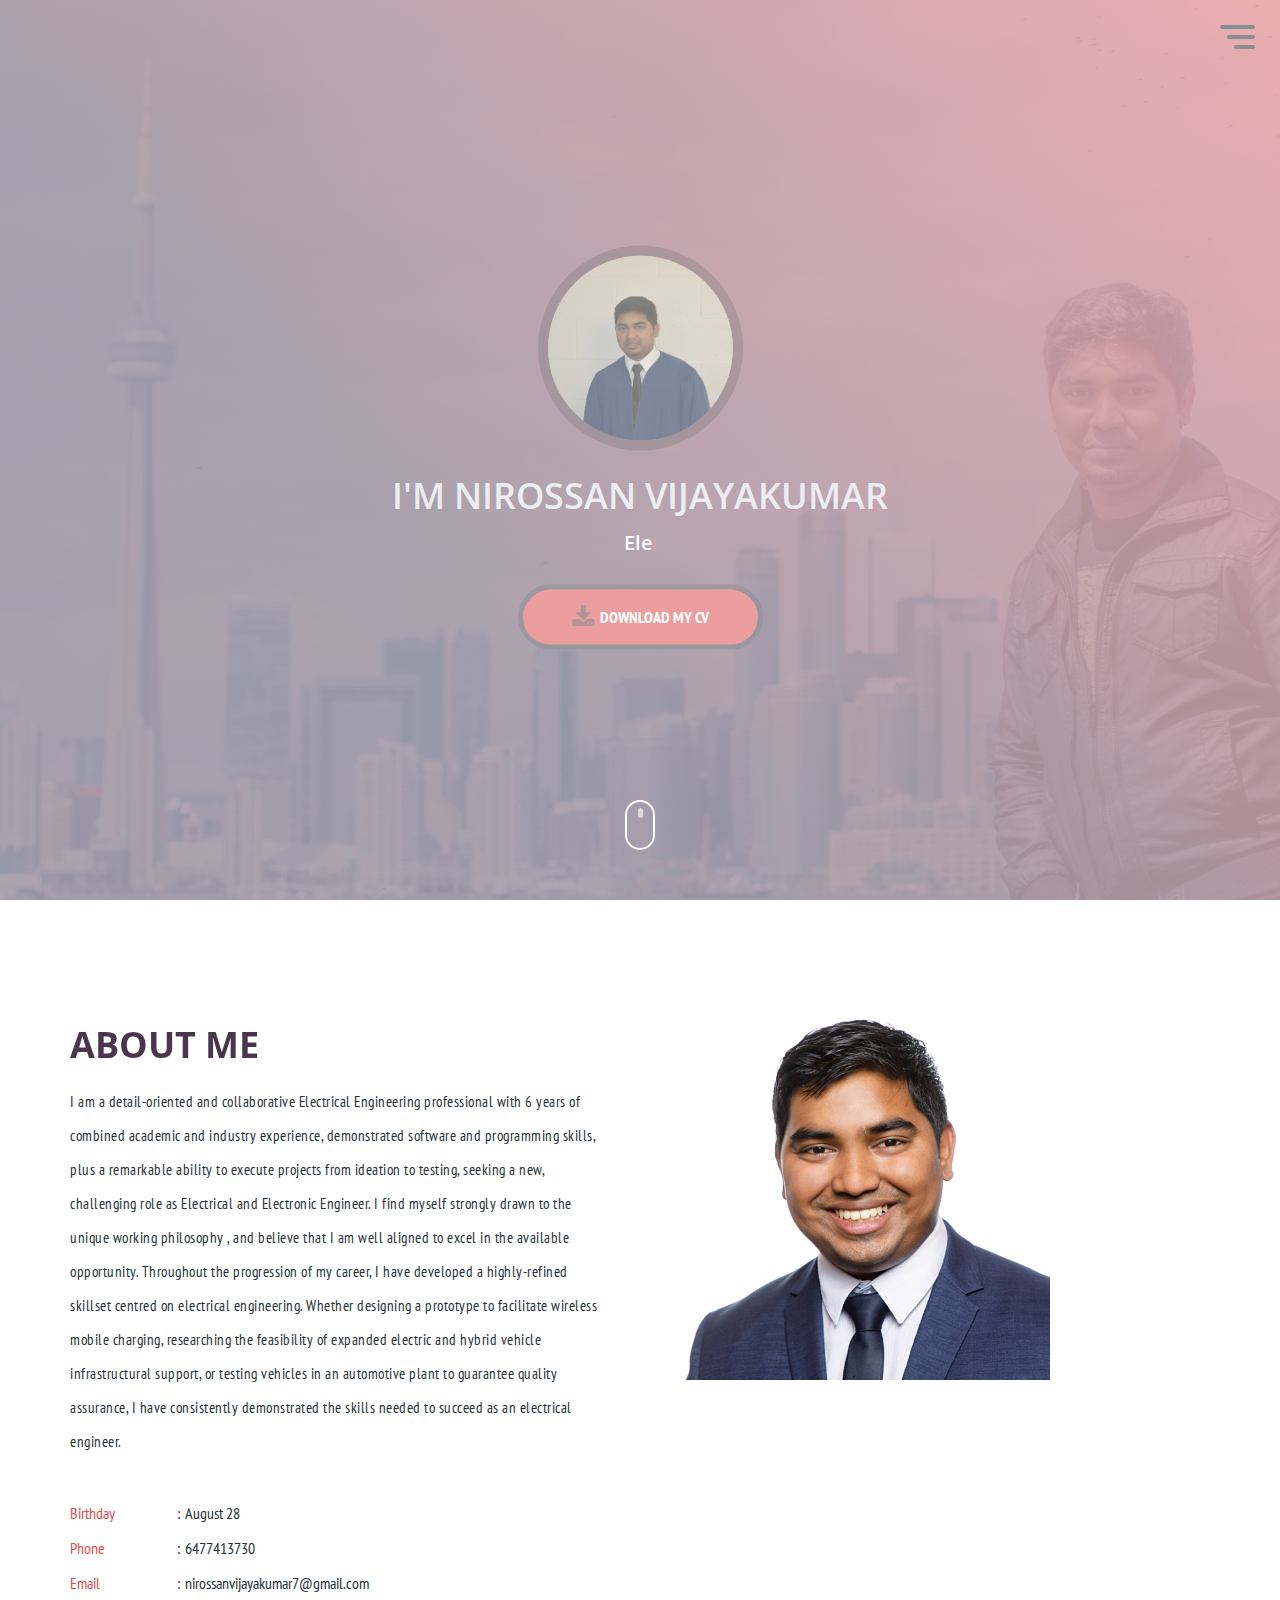
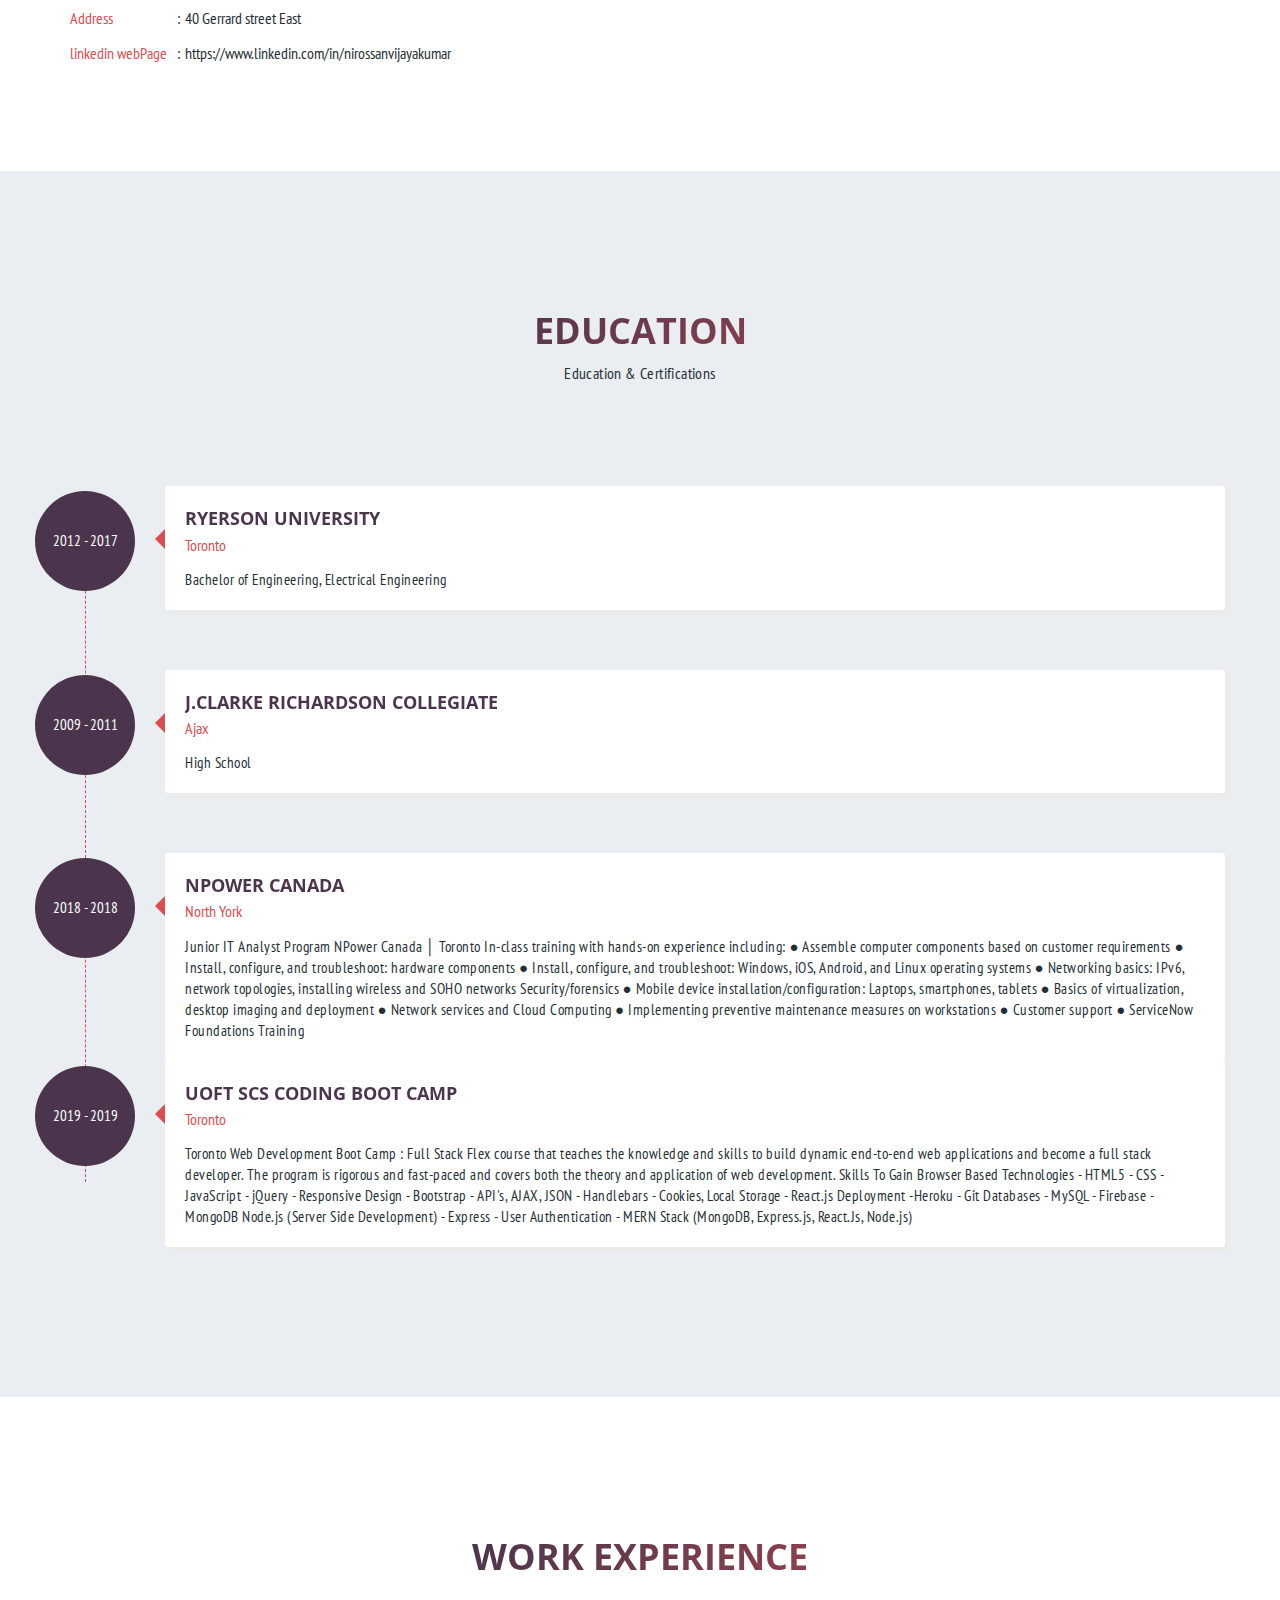
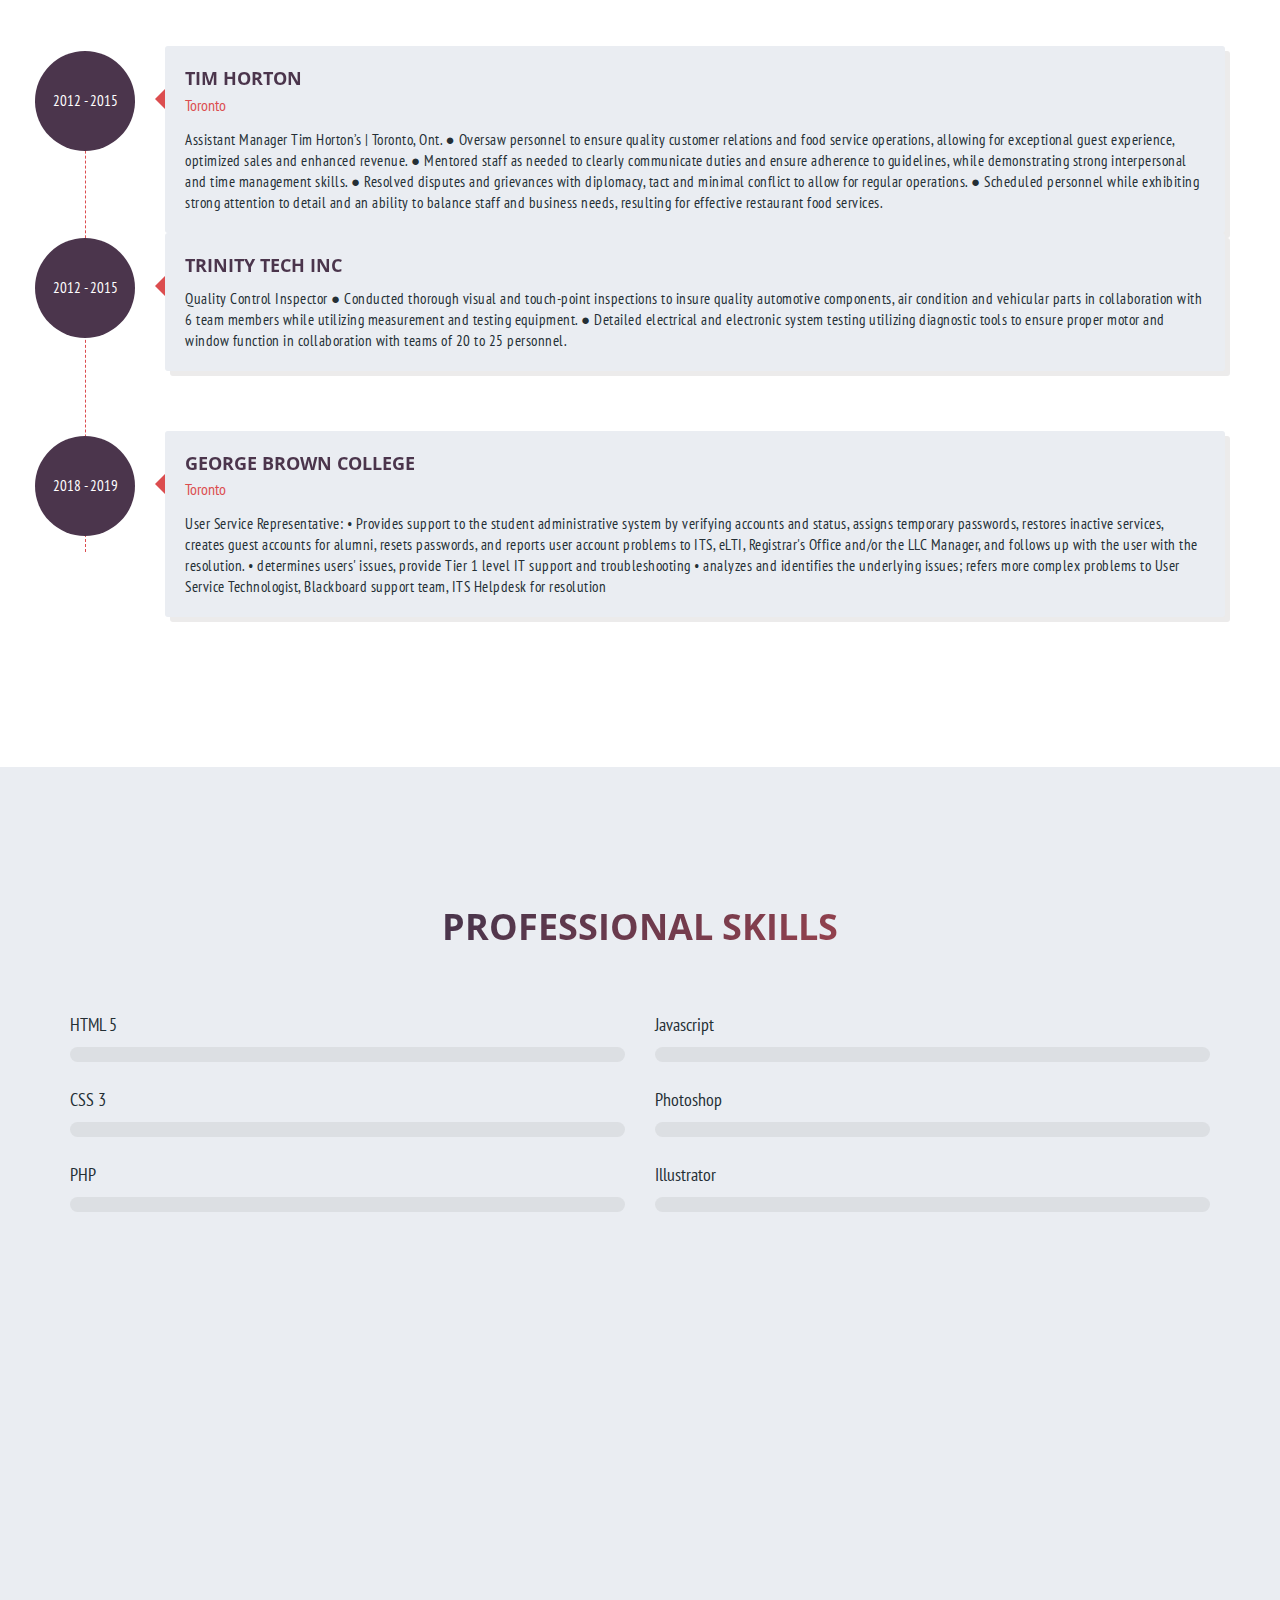
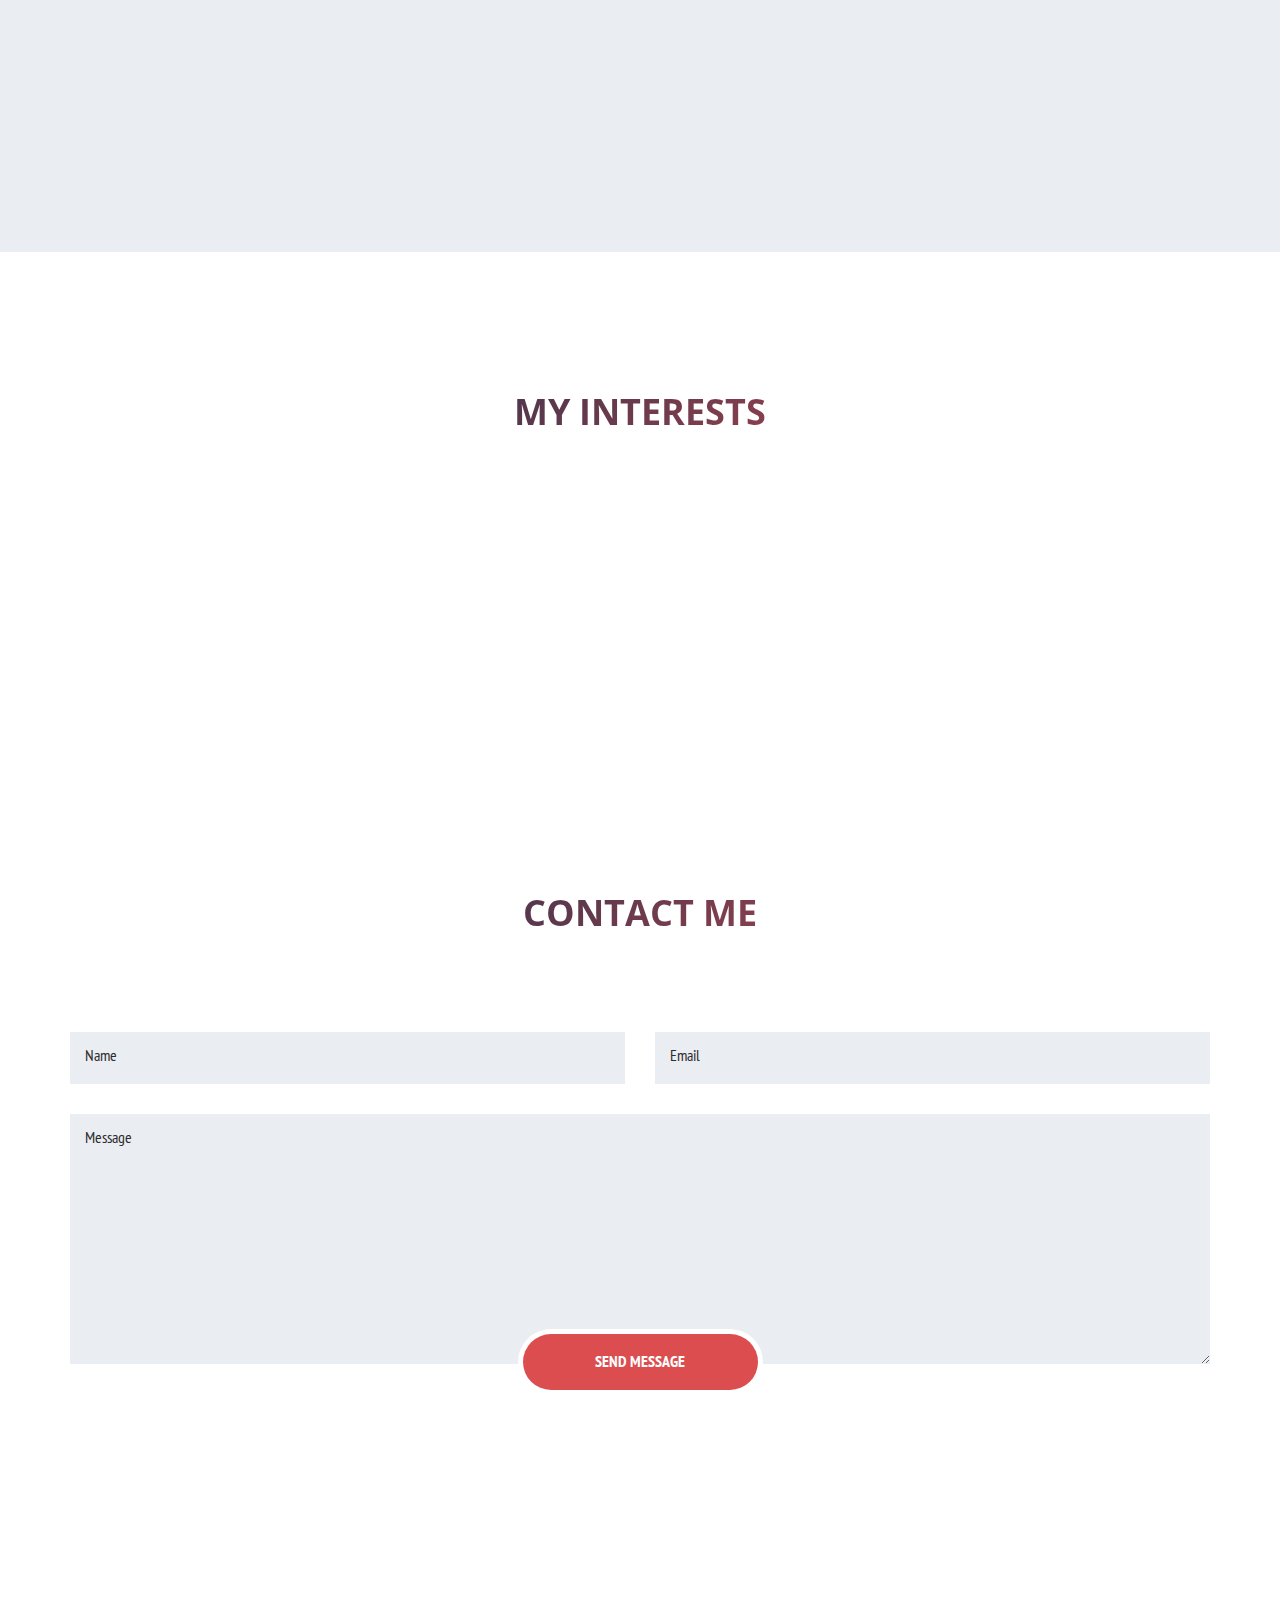
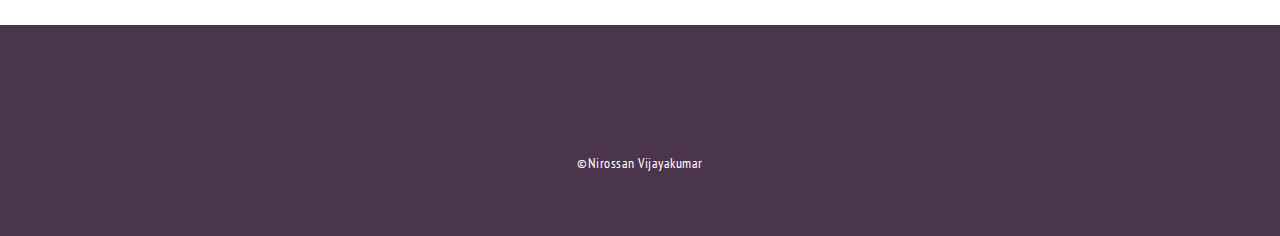
==== index.html @ 3c0e3f09 "Add files via upload" ====
<!DOCTYPE html>

<html lang="en">
    <head>
        <meta charset="utf-8">
        <title>Nirossan Vijayakumar- CV/Resume HTML Template</title>
        <meta content="IE=edge" http-equiv="X-UA-Compatible">
        <meta name="viewport" content="width=device-width, initial-scale=1, maximum-scale=1, user-scalable=no">
       
       
        <!--styles-->
        <link href="css/bootstrap.min.css" rel="stylesheet">
        <link href="css/owl.carousel.css" rel="stylesheet">
        <link href="css/owl.theme.css" rel="stylesheet">
        <link href="css/magnific-popup.min.css" rel="stylesheet">
        <link href="css/style.css" rel="stylesheet">
        <link href="css/responsive.css" rel="stylesheet">
        <link href="css/font-awesome.min.css" rel="stylesheet">
        <link href="css/animate.min.css" rel="stylesheet">
        <!--fonts google-->
        <link href='https://fonts.googleapis.com/css?family=Open+Sans:400,600,700|PT+Sans+Narrow:400,700' rel='stylesheet' type='text/css'>
        
    </head>
    <body>
        <!--PRELOADER-->
        <div id="preloader">
            <div id="status"></div>
        </div>
        <!--/.PRELOADER END-->
        <!--HEADER -->
        <div class="header">
            <div class="menu-wrap">
                <nav class="menu">
                    <div class="menu-list">
                        <a data-scroll="" href="#home">
                        <span>Home</span>
                        </a>
                        <a data-scroll="" href="#about">
                        <span>About</span>
                        </a>
                        <a data-scroll="" href="#education">
                        <span>Education</span>
                        </a>
                        <a data-scroll="" href="#experience">
                        <span>Work Experience</span>
                        </a>
                        <a data-scroll="" href="#skill">
                        <span>Skills</span>
                        </a>
                        <a data-scroll="" href="#work">
                        <span>Work</span>
                        </a>
                        <a data-scroll="" href="#blog">
                        <span>Blog</span>
                        </a>
                        <a data-scroll="" href="#contact">
                        <span>Contact</span>
                        </a>
                    </div>
                </nav>
                <button class="close-button" id="close-button">Close Menu</button>
            </div>
            <button class="menu-button" id="open-button">
            <span></span>
            <span></span>
            <span></span>
            </button>
        </div>
        <!--/.HEADER END-->
        <!--CONTENT WRAP-->
        <div class="content-wrap">
            <!--CONTENT-->
            <div class="content">
                <!--HOME-->
                <section id="home" class="home-1">
                    <div class="container">
                        <div class="row">
                            <div class="wrap-hero-content">
                                <div class="hero-content">
                                    <img alt="image" src="images/photo/01.jpg" class="photo">
                                    <h1>I'm Nirossan Vijayakumar</h1>
                                    <span class="typed"></span>
                                    <div class="clearfix"></div>
                                    <a href="https://drive.google.com/file/d/1QJ40hfTeEW2i7OfTR9GY1aHOGtQ5TFoV/view?usp=sharing" class="download-btn">
                                        <i class="fa fa-download"></i>
                                        <span>Download My CV</span>
                                    </a>
                                </div>
                                <div class="mouse-icon margin-20 os-animation" data-os-animation="bounceInUp" data-os-animation-delay="0s">
                                    <div class="scroll"></div>
                                </div>
                            </div>
                        </div>
                    </div>
                </section>
                <!--/.HOME END-->
                <!--ABOUT-->
                <section id="about">
                    <div class="container">
                        <div class="col-md-6 col-sm-12 col-xs-12">
                            <div class="row">
                                <div class="wrap-about">
                                    <div class="w-content">
                                        <h2 class="name">About Me</h2>
                                        <p class="head-about">
                                            I am a detail-oriented and collaborative Electrical Engineering professional with 6 years of combined academic and industry experience, demonstrated software and programming skills, plus a remarkable ability to execute projects from ideation to testing, seeking a new, challenging role as Electrical and Electronic Engineer. I find myself strongly drawn to the unique working philosophy , and believe that I am well aligned to excel in the available opportunity. Throughout the progression of my career, I have developed a highly-refined skillset centred on electrical engineering. Whether designing a prototype to facilitate wireless mobile charging, researching the feasibility of expanded electric and hybrid vehicle infrastructural support, or testing vehicles in an automotive plant to guarantee quality assurance, I have consistently demonstrated the skills needed to succeed as an electrical engineer.
                                        </p>
                                        <br>
                                        <table>
                                            <tr>
                                                <td class="title">Birthday </td>
                                                <td class="break">:</td>
                                                <td> August 28</td>
                                            </tr>
                                            <tr>
                                                <td class="title">Phone </td>
                                                <td class="break">:</td>
                                                <td> 6477413730</td>
                                            </tr>
                                            <tr>
                                                <td class="title">Email </td>
                                                <td class="break">:</td>
                                                <td> nirossanvijayakumar7@gmail.com</td>
                                            </tr>
                                            <tr>
                                                <td class="title">Address </td>
                                                <td class="break">:</td>
                                                <td> 40 Gerrard street East</td>
                                            </tr>
                                            <tr>
                                                <td class="title">linkedin webPage </td>
                                                <td class="break">:</td>
                                                
                                                <td> https://www.linkedin.com/in/nirossanvijayakumar </td>
                                                
                                            </tr>
                                           
                                        </table>
                                    </div>
                                </div>
                            </div>
                        </div>
                        <div class="col-md-6 col-xs-12">
                            <img alt="image" src="images/niro.png" class="about-img img-responsive">
                        </div>
                    </div>
                </section>
                <!--/.ABOUT END-->
                <!--EDUCATION-->
                <section class="grey-bg" id="education">
                    <div class="container">
                        <div class="row">
                            <h2 class="text-center">
                                <span>Education</span>
                            </h2>
                            <p class="content-detail">
                                Education & Certifications
                            </p>
                            <div class="col-md-12">
                                <div class="row">
                                    <div class="timeline-centered">
                                        <article class="timeline-entry mt-0">
                                            <div class="timeline-entry-inner">
                                                <div class="timeline-icon">
                                                    <span>2012 - 2017</span>
                                                </div>
                                                <div class="timeline-label timeline-bg-white">
                                                    <h2><a href="https://www.ryerson.ca/">Ryerson University</a></h2>
                                                    <span>Toronto</span>
                                                    <p>Bachelor of Engineering, Electrical Engineering </p>
                                                </div>
                                            </div>
                                        </article>
                                        <article class="timeline-entry">
                                            <div class="timeline-entry-inner">
                                                <div class="timeline-icon">
                                                    <span>2009 - 2011</span>
                                                </div>
                                                <div class="timeline-label timeline-bg-white">
                                                    <h2><a href="https://en.wikipedia.org/wiki/J._Clarke_Richardson_Collegiate">J.Clarke Richardson Collegiate</a></h2>
                                                    <span>Ajax</span>
                                                    <p>High School </p>
                                                </div>
                                            </div>
                                        </article>
                                        <article class="timeline-entry">
                                            <div class="timeline-entry-inner">
                                                <div class="timeline-icon">
                                                    <span>2018 - 2018</span>
                                                </div>
                                                <div class="timeline-label timeline-bg-white">
                                                    <h2><a href="http://npowercanada.ca/youth/junior-it-analyst/">Npower Canada</a></h2>
                                                    <span>North York</span>
                                                    <p>Junior IT Analyst Program								       
                                                        NPower Canada │ Toronto
                                                         In-class training with hands-on experience including:
                                                        ●	Assemble computer components based on customer requirements
                                                        ●	Install, configure, and troubleshoot: hardware components
                                                        ●	Install, configure, and troubleshoot: Windows, iOS, Android, and Linux operating systems
                                                        ●	Networking basics: IPv6, network topologies, installing wireless and SOHO networks Security/forensics
                                                        ●	Mobile device installation/configuration: Laptops, smartphones, tablets
                                                        ●	Basics of virtualization, desktop imaging and deployment
                                                        ●	Network services and Cloud Computing
                                                        ●	Implementing preventive maintenance measures on workstations
                                                        ●	Customer support
                                                        ●	ServiceNow Foundations Training 
                                                        </p>
                                                </div>
                                            </div>
                                        </article>
                                        <article class="timeline-entry mt-0">
                                            <div class="timeline-entry-inner">
                                                <div class="timeline-icon">
                                                    <span>2019 - 2019</span>
                                                </div>
                                                <div class="timeline-label timeline-bg-white">
                                                    <h2><a href="https://bootcamp.learn.utoronto.ca/">UofT SCS Coding Boot Camp</a></h2>
                                                    <span>Toronto</span>
                                                    <p>Toronto Web Development Boot Camp :
                                                        Full Stack Flex course that teaches the knowledge and skills to build dynamic end-to-end web applications and become a full stack developer. 

The program is rigorous and fast-paced and covers both the theory and application of web development.

Skills To Gain
Browser Based Technologies 
- HTML5
- CSS
- JavaScript
- jQuery
- Responsive Design
- Bootstrap
- API's, AJAX, JSON
- Handlebars
- Cookies, Local Storage
- React.js

Deployment
-Heroku 
- Git

Databases 
- MySQL
- Firebase
- MongoDB

Node.js (Server Side Development)
- Express
- User Authentication
- MERN Stack (MongoDB, Express.js, React.Js, Node.js)


                                                    </p>
                                                </div>
                                            </div>
                                        </article>
                                    </div>
                                </div>
                            </div>
                        </div>
                    </div>
                </section>
                <!--/.EDUCATION END-->
                <!--EXPERIENCE-->
                <section class="white-bg" id="experience">
                    <div class="container">
                        <div class="row">
                            <h2 class="text-center">
                                <span>Work Experience</span>
                            </h2>
                           
                            <div class="col-md-12">
                                <div class="row">
                                    <div class="timeline-centered">
                                     
                                        <article class="timeline-entry">
                                            <div class="timeline-entry-inner">
                                                <div class="timeline-icon">
                                                    <span>2012 - 2015</span>
                                                </div>
                                                <div class="timeline-label">
                                                    <h2><a href="https://www.timhortons.com/ca/en/index.php">Tim Horton</a></h2>
                                                    <span>Toronto</span>
                                                    <p>Assistant Manager 
                                                            Tim Horton’s | Toronto, Ont.       	                                                                                              
                                                            ●	Oversaw personnel to ensure quality customer relations and food service operations, allowing for exceptional guest experience, optimized sales and enhanced revenue.
                                                            ●	Mentored staff as needed to clearly communicate duties and ensure adherence to guidelines, while demonstrating strong interpersonal and time management skills.
                                                            ●	Resolved disputes and grievances with diplomacy, tact and minimal conflict to allow for regular operations.
                                                            ●	Scheduled personnel while exhibiting strong attention to detail and an ability to balance staff and business needs, resulting for effective restaurant food services.
                                                            </p>
                                                </div>
                                            </div>
                                        </article>


                                        <article class="timeline-entry mt-0">
                                            <div class="timeline-entry-inner">
                                                <div class="timeline-icon">
                                                    <span>2012 - 2015</span>
                                                </div>
                                                <div class="timeline-label">
                                                    <h2><a href="http://trinitytechinc.ca/">Trinity Tech Inc</a></h2>
                                                    <span></span>
                                                    <p>Quality Control Inspector 
                                                            ●	Conducted thorough visual and touch-point inspections to insure quality automotive components, air condition and vehicular parts in collaboration with 6 team members while utilizing measurement and testing equipment.

                                                            ●	Detailed electrical and electronic system testing utilizing diagnostic tools to ensure proper motor and window function in collaboration with teams of 20 to 25 personnel.




                                                    </p>
                                                </div>
                                            </div>
                                        </article>
                                      
                                        <article class="timeline-entry">
                                            <div class="timeline-entry-inner">
                                                <div class="timeline-icon">
                                                    <span>2018 - 2019</span>
                                                </div>
                                                <div class="timeline-label">
                                                    <h2><a href="https://www.georgebrown.ca/">George Brown College</a></h2>
                                                    <span>Toronto</span>
                                                    <p>User Service Representative:
                                                            
                                                            
                                                            •	Provides support to the student administrative system by verifying accounts and status,
                                                                           assigns temporary passwords, restores inactive services, creates guest accounts for alumni,
                                                                           resets passwords, and reports user account problems to ITS, eLTI, Registrar's Office and/or
                                                                           the LLC Manager, and follows up with the user with the resolution.
                                                            •	determines users' issues, provide Tier 1 level IT support and
                                                                          troubleshooting
                                                            •	analyzes and identifies the underlying issues; refers more complex problems
                                                                           to User Service Technologist, Blackboard support team, ITS Helpdesk for resolution
                                                            
                                                            
                                                            
                                                            
                                                            
                                                            
                                                            </p>
                                                </div>
                                            </div>
                                        </article>
                                    </div>
                                </div>
                            </div>
                        </div>
                    </div>
                </section>
                <!--/.EXPERIENCE END-->
                <!--SKILLS-->
                <section class="grey-bg" id="skill">
                    <div class="container">
                        <div class="row">
                            <h2 class="text-center">
                                <span>Professional Skills</span>
                            </h2>
                            <p class="content-detail"></p>
                            <!--SKILLBAR-->
                            <div class="skillst">
                                <div class="col-md-6 col-xs-12">
                                    <div class="skillbar" data-percent="90%">
                                        <div class="title head-sm">
                                            HTML 5
                                        </div>
                                        <div class="count-bar">
                                            <div class="count"></div>
                                        </div>
                                    </div>
                                    <div class="skillbar" data-percent="85%">
                                        <div class="title head-sm">
                                            CSS 3
                                        </div>
                                        <div class="count-bar">
                                            <div class="count"></div>
                                        </div>
                                    </div>
                                    <div class="skillbar" data-percent="65%">
                                        <div class="title head-sm">
                                            PHP
                                        </div>
                                        <div class="count-bar">
                                            <div class="count"></div>
                                        </div>
                                    </div>
                                </div>
                                <div class="col-md-6 col-xs-12">
                                    <div class="skillbar" data-percent="30%">
                                        <div class="title head-sm">
                                            Javascript
                                        </div>
                                        <div class="count-bar">
                                            <div class="count"></div>
                                        </div>
                                    </div>
                                    <div class="skillbar" data-percent="95%">
                                        <div class="title head-sm">
                                            Photoshop
                                        </div>
                                        <div class="count-bar">
                                            <div class="count"></div>
                                        </div>
                                    </div>
                                    <div class="skillbar" data-percent="80%">
                                        <div class="title head-sm">
                                            Illustrator
                                        </div>
                                        <div class="count-bar">
                                            <div class="count"></div>
                                        </div>
                                    </div>
                                </div>
                            </div>
                            <!--/.SKILLBAR END-->
                            <div class="services">
                                <div class="col-xs-12 col-sm-4 col-md-4 col-lg-4">
                                    <div class="box os-animation" data-os-animation="fadeInLeft" data-os-animation-delay="0s">
                                        <div class="box-icon">
                                            <span class="fa fa-3x fa-pencil"></span>
                                        </div>
                                        <div class="info">
                                            <h4 class="text-center">Full stack web Developer</h4>
                                            <p>Full Stack Developers are computer programmers who are proficient in both front and back end coding. Their primary responsibilities include designing user interactions on websites, developing servers and databases for website functionality and coding for mobile platforms</p>
                                        </div>
                                    </div>
                                </div>
                                <div class="col-xs-12 col-sm-4 col-md-4 col-lg-4">
                                    <div class="box os-animation" data-os-animation="fadeIn" data-os-animation-delay="0s">
                                        <div class="box-icon">
                                            <span class="fa fa-3x fa-html5"></span>
                                        </div>
                                        <div class="info">
                                            <h4 class="text-center">Junior IT Analyst</h4>
                                            <p>Understanding business and technology needs. Designing, analyzing and implementing efficient IT systems. Gathering feedback from end users to continue improving systems.</p>
                                        </div>
                                    </div>
                                </div>
                                <div class="col-xs-12 col-sm-4 col-md-4 col-lg-4">
                                    <div class="box os-animation" data-os-animation="bounceInRight" data-os-animation-delay="0s">
                                        <div class="box-icon">
                                            <span class="fa fa-3x fa-apple"></span>
                                        </div>
                                        <div class="info">
                                            <h4 class="text-center">Electrical Engineer</h4>
                                            <p>Evaluates electrical systems, products, components, and applications by designing and conducting research programs; applying knowledge of electricity and materials. Confirms system's and components' capabilities by designing testing methods; testing properties</p>
                                        </div>
                                    </div>
                                </div>
                            </div>
                        </div>
                    </div>
                </section>
                <!--/.SKILLS END-->
               
                
                <!--INTEREST-->
                <section class="white-bg" id="interest">
                    <div class="container">
                        <div class="row">
                            <h2 class="text-center">
                                <span>My Interests</span>
                            </h2>
                            <p class="content-detail"></p>
                            <div class="interest os-animation" data-os-animation="fadeInDown" data-os-animation-delay="0s">
                                <div class="col-xs-12 col-sm-2 col-md-2 col-lg-2">
                                    <div class="interest-box">
                                        <i class="fa fa-plane"></i>
                                        <h3>Trip</h3>
                                    </div>
                                </div>
                                <div class="col-xs-12 col-sm-2 col-md-2 col-lg-2">
                                    <div class="interest-box">
                                        <i class="fa fa-coffee"></i>
                                        <h3>Hot Coffee</h3>
                                    </div>
                                </div>
                                <div class="col-xs-12 col-sm-2 col-md-2 col-lg-2">
                                    <div class="interest-box">
                                        <i class="fa fa-map-signs"></i>
                                        <h3>Hiking</h3>
                                    </div>
                                </div>
                                <div class="col-xs-12 col-sm-2 col-md-2 col-lg-2">
                                    <div class="interest-box">
                                        <i class="fa fa-microphone"></i>
                                        <h3>Sing</h3>
                                    </div>
                                </div>
                                <div class="col-xs-12 col-sm-2 col-md-2 col-lg-2">
                                    <div class="interest-box">
                                        <i class="fa fa-soccer-ball-o"></i>
                                        <h3>Football</h3>
                                    </div>
                                </div>
                                <div class="col-xs-12 col-sm-2 col-md-2 col-lg-2">
                                    <div class="interest-box">
                                        <i class="fa fa-paint-brush"></i>
                                        <h3>Painting</h3>
                                    </div>
                                </div>
                            </div>
                        </div>
                    </div>
                </section>
                <!--/.INTEREST END-->
                
                <!--CONTACT-->
                <section class="white-bg" id="contact">
                    <div class="container">
                        <div class="row">
                            <h2 class="text-center">
                                <span>Contact Me</span>
                            </h2>
                            <p class="content-detail"></p>
                            <div class="contact-me">
                                <form>
                                    <div class="group col-xs-12 col-md-6">
                                        <input required="" type="text"><label>Name</label>
                                    </div>
                                    <div class="group col-xs-12 col-md-6">
                                        <input required="" type="email"><label>Email</label>
                                    </div>
                                    <div class="group col-xs-12 col-md-12">
                                        <textarea required=""></textarea><label>Message</label>
                                    </div>
                                    <div class="group col-xs-12 col-md-12">
                                        <input id="sendMessage" name="sendMessage" type="submit" value="Send Message">
                                    </div>
                                </form>
                            </div>
                        </div>
                    </div>
                </section>
                <!--/.CONTACT END-->   
                <!--FOOTER-->
                <footer>
                    <div class="footer">
                        <div class="container">
                            <div class="row">
                                <div class="col-md-12 text-center">
                                    <ul class="social-network social-circle">
                                        
                                        <li><a href="https://www.facebook.com/rossan.vijay" class="icoFacebook os-animation" data-os-animation="fadeInUp" data-os-animation-delay="0.1s" title="Facebook">
                                            <i class="fa fa-facebook"></i></a>
                                        </li>
                                        
                                        <li><a href="https://www.linkedin.com/in/nirossanvijayakumar/" class="icoLinkedin os-animation" data-os-animation="fadeInUp" data-os-animation-delay="0.5s" title="Linkedin">
                                            <i class="fa fa-linkedin"></i></a>
                                        </li>

                                        <li><a href="https://www.instagram.com/rossanvijay/?hl=en" class="icoInstagram os-animation" data-os-animation="fadeInUp" data-os-animation-delay="0.5s" title="Instagram">
                                            <i class="fa fa-instagram"></i></a>
                                        </li>
                                    </ul>
                                </div>
                            </div>
                            <p class="copyright">©Nirossan Vijayakumar</p>
                        </div>
                    </div>
                </footer>
                <!--/.FOOTER-END-->
                <!--/.CONTENT END-->
            </div>
        </div>
        <!--/.CONTENT-WRAP END-->
        <script src="https://ajax.googleapis.com/ajax/libs/jquery/3.1.1/jquery.min.js"></script>
        <script src="js/jquery.appear.min.js" type="text/javascript"></script>
        <script src="js/bootstrap.min.js" type="text/javascript"></script>
        <script src="js/classie.min.js" type="text/javascript"></script>
        <script src="js/owl.carousel.min.js" type="text/javascript"></script>
        <script src="js/jquery.magnific-popup.min.js" type="text/javascript"></script>
        <script src="js/smooth-scroll.min.js" type="text/javascript"></script>
        <script src="js/typed.min.js" type="text/javascript"></script>
        <script src="js/jquery.waypoints.min.js" type="text/javascript"></script>
        <script src="js/main.js" type="text/javascript"></script>
    </body>
</html>
---- css/style.css ----
/*
TEMPLATE NAME : Verka - Resume HTML Template
VERSION : 1.5
LAST UPDATE : May 30, 2017
AUTHOR : Saerox
URL : http://themeforest.net/user/Saerox
*/
/* -----------------------------------------------------------
TABLE OF CONTENTS:
--------------------------------------------------------------
1) General
2) Page Loader
3) Helper
4) Header
5) Typography
6) Hero
  6.1) video
  6.2) slideshow
7) Sections
  7.1) about
  7.2) education/experience
  7.3) skills
  7.4) testimonial
  7.5) work
  7.6) interest
  7.7) blog
  7.8) contact
  7.9) footer
8) Components
  8.1) skillbar
9) Pages
  9.1) blog
  9.2) single post
-------------------------------------------------------------

------------------------------------------------------------*/
/*-----------------------------------------
1) General
--------------------------------------------------*/
@font-face {
  font-family: 'FontAwesome';
  src: url('../fonts/fontawesome-webfont.eot?v=4.7.0');
  src: url('../fonts/fontawesome-webfont.eot?#iefix&v=4.7.0') format('embedded-opentype'), url('../fonts/fontawesome-webfont.woff2?v=4.7.0') format('woff2'), url('../fonts/fontawesome-webfont.woff?v=4.7.0') format('woff'), url('../fonts/fontawesome-webfont.ttf?v=4.7.0') format('truetype'), url('../fonts/fontawesome-webfont.svg?v=4.7.0#fontawesomeregular') format('svg');
  font-weight: normal;
  font-style: normal;
  text-rendering: optimizelegibility;
}
*,
*:after,
*:before {
  -webkit-box-sizing: border-box;
     -moz-box-sizing: border-box;
      -ms-box-sizing: border-box;
          box-sizing: border-box;
}
body,
html {
  left: 0;
  top: 0;
  margin: 0px;
  padding: 0px;
  overflow-x: hidden;
  font-family: 'PT Sans Narrow', sans-serif;
  height: 100%;
  width: 100%;
}
body {
  color: #242f35;
  font-size: 16px;
  line-height: 1.7;
  background-color: #fff;
}
a {
  color: #242f35;
  text-decoration: none;
  -webkit-transition: ease .6s;
     -moz-transition: ease .6s;
      -ms-transition: ease .6s;
       -o-transition: ease .6s;
          transition: ease .6s;
}
a:hover {
  text-decoration: none;
  color: #818181;
}
a:focus {
  outline: none;
  color: #999999;
  text-decoration: none;
}
ol,ul,li{
  list-style:none;
}
iframe {
  border: none;
  width: 100%;
}
img { max-width: 100%; }
*:focus {
  outline: none;
}
.os-animation{
  opacity: 0;
}
.os-animation.animated{
    opacity: 1;
}
/*----------------------------------------- 
2) Preloader 
--------------------------------------------------*/
#preloader {
  position: fixed;
  top: 0;
  left: 0;
  right: 0;
  bottom: 0;
  background-color: #fff;
  z-index: 999999;
}
#status {
  width: 200px;
  height: 200px;
  position: absolute;
  left: 50%;
  top: 50%;
  background-image: url(../images/loader.gif);
  background-repeat: no-repeat;
  background-position: center center;
  text-align: center;
  margin: -40px 0 0 -100px;
}
/*----------------------------------------- 
3) Helper 
--------------------------------------------------*/
.no-pad {
  padding: 0 !important; 
  margin: 0 !important;
}
.mt-0 {
  margin-top: 0 !important;
}
.mb-0 {
  margin-bottom: 0 !important;
}
.pad-80 {
  padding-top: 80px;
}
.mar-t-50{
  margin-top: 50px !important;
}
.mar-tm-10{ 
  margin-top: -10px;
}
.inline-block {
  display: inline-block;
}
.white-col{
  background: #fff;
  padding: none;
}
/*----- background ------*/
.grey-bg {
  background: #eaedf2;
  padding: 120px 0;
  display: block;
}
.white-bg {
  background: #fff;
  padding: 120px 0;
  display: block;
}
.red-bg {
  background: #dc4d4f;
  padding: 120px 0;
  display: block;
}
/*-------- content --------*/
.content-detail {
  font-weight: 400;
  margin-bottom: 100px;
  font-size: 16px;
  text-align: center;
  letter-spacing: 0.4px;
}
.content-details {
  font-weight: 400;
  margin-top: 40px;
  line-height: 30px;
  font-size: 14px;
}
.pad-bottom {
  padding-bottom: 80px;
}
.text-detail {
  margin-top: 30px;
  color: #5f5f5f;
}
.listing-item{
  list-style: none;
  display: inline-block;
  width: 100%;
  padding: 0;
  margin: 0;
}
/*----------------------------------------- 
4) Header 
--------------------------------------------------*/
.header {
  width: 100%;
  z-index: 9999;
}
.content-wrap {
  -webkit-overflow-scrolling: touch;
  overflow: hidden;
  height: 100%;
  width: 100%;
}
.content {
  position: absolute;
  width: 100%;
  height: 100%;
}
.content::before {
  position: fixed;
  top: 0;
  left: 0;
  z-index: 10;
  width: 100%;
  height: 100%;
  background: rgba(0, 0, 0, 0.3);
  content: '';
  opacity: 0;
  -webkit-transform: translate3d(100%, 0, 0);
          transform: translate3d(100%, 0, 0);
  -webkit-transition: opacity 0.4s, -webkit-transform 0s 0.4s;
          transition: opacity 0.4s, transform 0s 0.4s;
}
.menu-button {
  width: 35px;
  height: 25px;
  position: fixed;
  right: 0;
  margin-top: 25px;
  margin-right: 25px;
  z-index: 1000;
  padding: 0;
  cursor: pointer;
  background: transparent;
  border: none;
}
.menu-button span {
  display: block;
  position: absolute;
  height: 4px;
  width: 100%;
  background: #242f35;
  border-radius: 10px;
  opacity: 1;
  right: 0;
}
.menu-button span:nth-child(1) {top: 0px;}

.menu-button span:nth-child(2) {top: 10px; width: 80%;}

.menu-button span:nth-child(3) {top: 20px; width: 60%;}
.menu-button:hover {opacity: 0.8;}
/* Close Button */
.close-button {
  width: 1em;
  height: 1em;
  position: absolute;
  right: 25px;
  top: 25px;
  overflow: hidden;
  text-indent: 1em;
  font-size: 2em;
  border: none;
  background: transparent;
  color: transparent;
}
.close-button::before,
.close-button::after {
  content: '';
  position: absolute;
  width: 3px;
  height: 100%;
  top: 0;
  left: 50%;
  background: #dc4d4f;
}
.close-button::before {
  -webkit-transform: rotate(45deg);
          transform: rotate(45deg);
}
.close-button::after {
  -webkit-transform: rotate(-45deg);
          transform: rotate(-45deg);
}
/* Menu */
.menu-wrap {
  background: rgba(36, 47, 53, 0.9);
  position: fixed;
  z-index: 1001;
  width: 100%;
  height: 100%;
  right: 0;
  float: right;
  padding: 2.5em 1.5em 0;
  -webkit-transform: translate3d(100%, 0, 0);
          transform: translate3d(100%, 0, 0);
  -webkit-transition: -webkit-transform 0.4s;
          transition: transform 0.4s;
}
.menu,
.menu-list {
  height: 100%;  
  margin-top: 50px;   
}
.menu-list {
  -webkit-transform: translate3d(0, 100%, 0);
          transform: translate3d(0, 100%, 0);
}
.menu-list a {
  display: block;
  padding: 2em 0;
  margin: 0 auto;
  -webkit-transform: translate3d(0, 500px, 0);
          transform: translate3d(0, 500px, 0);
  color: #fff;
  width: 30%;
  position: relative;
}
.menu-list a:hover, .menu-list a:active span {color: #dc4d4f;}
.menu-list,
.menu-list a {
  -webkit-transition: -webkit-transform 0s 0.2s;
          transition: transform 0s 0.2s;
}
.menu a:nth-child(2) {
  -webkit-transform: translate3d(0, 500px, 0);
          transform: translate3d(0, 500px, 0);
}
.menu-list a:nth-child(3) {
  -webkit-transform: translate3d(0, 1000px, 0);
          transform: translate3d(0, 1000px, 0);
}
.menu-list a:nth-child(4) {
  -webkit-transform: translate3d(0, 1500px, 0);
          transform: translate3d(0, 1500px, 0);
}
.menu-list a:nth-child(5) {
  -webkit-transform: translate3d(0, 2000px, 0);
          transform: translate3d(0, 2000px, 0);
}
.menu-list a:nth-child(6) {
  -webkit-transform: translate3d(0, 2500px, 0);
          transform: translate3d(0, 2500px, 0);
}
.menu-list a span {
  font-weight: 400;
  font-size: 18px;
  text-transform: uppercase;
  text-align: center;
  z-index: 2;
  position: absolute;
  margin-bottom: 20px;
  width: 100%;
}
/* Shown menu */
.show-menu .menu-wrap {
  -webkit-transform: translate3d(0, 0, 0);
          transform: translate3d(0, 0, 0);
  -webkit-transition: -webkit-transform 0.8s;
          transition: transform 0.8s;
}
.show-menu .menu-list,
.show-menu .menu-list a {
  -webkit-transform: translate3d(0, 0, 0);
          transform: translate3d(0, 0, 0);
  -webkit-transition: -webkit-transform 0.8s;
          transition: transform 0.8s;
}
.show-menu .menu-list a {
  -webkit-transition-duration: 0.9s;
          transition-duration: 0.9s;
}
.show-menu .content::before {
  opacity: 1;
  -webkit-transition: opacity 0.8s;
          transition: opacity 0.8s;
  -webkit-transform: translate3d(0, 0, 0);
          transform: translate3d(0, 0, 0);
}
/*----------------------------------------- 
5) Typography 
--------------------------------------------------*/
h1,
h2,
h3,
h4,
h5 {
  font-family: 'Open Sans', serif;
  text-transform: uppercase;
}
h2 {
  background: rgb(75,53,76);
  background: -webkit-linear-gradient(-45deg, rgba(75,53,76,1) 35%, rgba(220,77,79,1) 100%);
     background: -moz-linear-gradient(-45deg, rgba(75,53,76,1) 35%, rgba(220,77,79,1) 100%);
          background: linear-gradient(135deg, rgba(75,53,76,1) 35%, rgba(220,77,79,1) 100%);
  filter: progid:DXImageTransform.Microsoft.gradient( startColorstr='#4b354c', endColorstr='#dc4d4f',GradientType=1 );
  -webkit-background-clip: text;
  -webkit-text-fill-color: transparent;
  font-size: 36px;
  font-weight: 700;
  color: #dc4d4f;
}
p {
  letter-spacing: 0.5px;
  font-size: 15px;
  line-height: 26px;
  font-weight: 300;
}
#home h1 {
  margin-top: 35px;
  color: #dcdfe3;
  font-weight: 600;
  text-transform: uppercase;
}
#home .typed {
  font-family: 'Open Sans', serif;
  font-weight: 600;
  font-size: 20px;
  margin: 0 auto;
  color: #fff;
}
/*----------------------------------------- 
6) Hero 
--------------------------------------------------*/
#home {
  -webkit-background-size: cover;
     -moz-background-size: cover;
       -o-background-size: cover;
          background-size: cover;
  min-width: 100%;
  min-height: 100%;
  height: 100%;
  width: 100%;
  display: block;
}
.home-1 {
  background: url('../images/background/2000x1080.jpg');
}
.home-2 {
  background: url('../images/background/2000x1080.jpg');
}
.home-3 {
  background: url('../images/background/2000x1080.jpg');
}
.parallax {
  background-attachment: fixed !important;
  background-position: center center !important;
}
.wrap-hero-content{
  background: -webkit-linear-gradient(45deg, rgba(75,53,76,0.8) 35%, rgba(220,77,79,0.8) 100%); 
     background: -moz-linear-gradient(45deg, rgba(75,53,76,0.8) 35%, rgba(220,77,79,0.8) 100%); 
          background: linear-gradient(45deg, rgba(75,53,76,0.8) 35%, rgba(220,77,79,0.8) 100%); 
  filter: progid:DXImageTransform.Microsoft.gradient( startColorstr='#e64b354c', endColorstr='#e6dc4d4f',GradientType=1 ); 
  width: 100%;
  height: 100%;
  position: absolute;
  top: 0;
  left: 0;
}
.hero-content{
  position: absolute;
  text-align: center;
  min-width: 300px;
  left: 50%;
  top: 50%;
  padding: 65px;
  -webkit-transform: translateX(-50%) translateY(-50%);
          transform: translateX(-50%) translateY(-50%);
}
.photo {
  width: 185px;
  height: 185px;
  border-radius: 50%;
  box-shadow: 0 0 0 10px rgba(0, 0, 0, 0.3); 
}
.download-btn {
  background: #dc4d4f;
  -webkit-box-shadow: 0 0 0 5px rgba(36, 47, 53, 0.5);
     -moz-box-shadow: 0 0 0 5px rgba(36, 47, 53, 0.5);
          box-shadow: 0 0 0 5px rgba(36, 47, 53, 0.5);
  display: block;
  border-radius: 35px;
  text-decoration: none;
  padding: 14px 0;
  margin: 30px auto 0;
  color: #fff;
  width: 235px;
  font-size: 16px;
  position: relative;
  text-transform: uppercase;
  font-weight: 700;
  overflow: hidden;
  transition: ease .5s;
  -webkit-transition: ease .5s;
  -moz-transition: ease .5s;
  -o-transition: ease .5s;
  -ms-transition: ease .5s;
}
.download-btn i {
  color: rgba(36, 47, 53, 0.6);
  font-size: 24px;
  vertical-align: -3px;
  margin-right: 3px;
  -webkit-transition: ease .5s;
     -moz-transition: ease .5s;
      -ms-transition: ease .5s;
       -o-transition: ease .5s;
          transition: ease .5s;
}
.download-btn span {
  color: #fff;
}
.download-btn:hover,
.download-btn:focus {
  -webkit-box-shadow: 0 0 0 5px #dc4d4f;
     -moz-box-shadow: 0 0 0 5px #dc4d4f;
          box-shadow: 0 0 0 5px #dc4d4f;
}
.download-btn:hover i,
.download-btn:focus i {
  color: #fff;
}
.download-btn-01 {
  background: #dc4d4f;
  -webkit-box-shadow: 0 0 0 5px rgba(0, 0, 0, 0.3);
     -moz-box-shadow: 0 0 0 5px rgba(0, 0, 0, 0.3);
          box-shadow: 0 0 0 5px rgba(0, 0, 0, 0.3);
  display: block;
  border-radius: 35px;
  text-decoration: none;
  padding: 14px 0;
  margin: 30px auto 0;
  color: #fff;
  width: 235px;
  font-size: 16px;
  position: relative;
  text-transform: uppercase;
  font-weight: 700;
  overflow: hidden;
  transition: ease .5s;
  -webkit-transition: ease .5s;
  -moz-transition: ease .5s;
  -o-transition: ease .5s;
  -ms-transition: ease .5s;
}
.download-btn-01 span {
  color: #fff;
}
.download-btn-01:hover,
.download-btn-01:focus {
  background: rgba(0, 0, 0, 0.3);
}
/*mouse*/
.mouse-icon {
  position: absolute;
  border: 2px solid #fff;
  opacity: 0.8;
  border-radius: 50px;
  height: 50px;
  width: 30px;
  margin: 0 auto;
  display: block;
  left: 0;
  right: 0;
  bottom: 50px;
  z-index: 100;
}
.mouse-icon .scroll {
  -webkit-animation-name: scrolling;
  -webkit-animation-duration: 1.4s;
  -webkit-animation-timing-function: linear;
  -webkit-animation-delay: 0s;
  -webkit-animation-iteration-count: infinite;
  -webkit-animation-play-state: running;
  animation-name: scrolling;
  animation-duration: 1.4s;
  animation-timing-function: linear;
  animation-delay: 0s;
  animation-iteration-count: infinite;
  animation-play-state: running;
}
.mouse-icon .scroll {
  background: rgba(255, 255, 255, 0.6);
  position: relative;
  border-radius: 50px;
  width: 5px;
  height: 10px;
  top: 6px;
  margin-left: auto;
  margin-right: auto;
}
/*----- typed effect ---*/
.typed-cursor {
  color: #dc4d4f;
}
@-webkit-keyframes scrolling  {
  0%   { top:2px;  opacity: 0;}
  30%  { top:8px; opacity: 1;}
  100% { top:16px; opacity: 0;}
}
@keyframes scrolling  {
  0%   { top:2px;  opacity: 0;}
  30%  { top:8px; opacity: 1;}
  100% { top:16px; opacity: 0;}
}
/*---------- 6.1) video -----------*/
#home-video {
  min-width: 100%;
  min-height: 100%;
  height: 100%;
  width: 100%;
  display: block;
}
.wrap-hero-content-video{
  background: -webkit-linear-gradient(45deg, rgba(75,53,76,0.8) 35%, rgba(220,77,79,0.8) 100%); 
     background: -moz-linear-gradient(45deg, rgba(75,53,76,0.8) 35%, rgba(220,77,79,0.8) 100%); 
          background: linear-gradient(45deg, rgba(75,53,76,0.8) 35%, rgba(220,77,79,0.8) 100%); 
  filter: progid:DXImageTransform.Microsoft.gradient( startColorstr='#e64b354c', endColorstr='#e6dc4d4f',GradientType=1 ); 
  width: 100%;
  height: 100%;
  position: absolute;
  top: 0;
  left: 0;
}
.hero-content-video{
  position: absolute;
  text-align: center;
  min-width: 300px;
  left: 50%;
  top: 50%;
  padding: 65px;
  z-index: 2;
  -webkit-transform: translateX(-50%) translateY(-50%);
          transform: translateX(-50%) translateY(-50%);
}
video#bgvid {
  position: absolute; right: 0; bottom: 0;
  min-width: 100%; min-height: 100%;
  width: auto; height: auto; z-index: -100;
  background: url('../images/background/2000x1080.jpg') no-repeat;
  background-size: cover;
}
#home-video h1 {
  margin-top: 35px;
  color: #dcdfe3;
  font-weight: 600;
  text-transform: uppercase;
}
#home-video .typed {
  font-family: 'Open Sans', serif;
  font-weight: 600;
  font-size: 20px;
  text-transform: uppercase;
  margin: 0 auto;
  color: #fff;
}
/*---------- 6.2) slideshow -----------*/
#home-slideshow {
  -webkit-background-size: cover;
     -moz-background-size: cover;
       -o-background-size: cover;
          background-size: cover;
  height: 100vh;
  width: 100%;
  display: block;
  position: relative;
}
.wrap-hero-content-slideshow {
  background: -webkit-linear-gradient(45deg, rgba(75,53,76,0.8) 35%, rgba(220,77,79,0.8) 100%); 
     background: -moz-linear-gradient(45deg, rgba(75,53,76,0.8) 35%, rgba(220,77,79,0.8) 100%); 
          background: linear-gradient(45deg, rgba(75,53,76,0.8) 35%, rgba(220,77,79,0.8) 100%); 
  filter: progid:DXImageTransform.Microsoft.gradient( startColorstr='#e64b354c', endColorstr='#e6dc4d4f',GradientType=1 );
  width: 100%;
  height: 100vh;
  position: absolute;
  top: 0;
  left: 0;
  z-index: 2;
}
.hero-content-slideshow {
  position: absolute;
  min-width: 1170px;
  left: 50%;
  top: 50%;
  -webkit-transform: translateX(-50%) translateY(-50%);
          transform: translateX(-50%) translateY(-50%);
}
.fs-slides {
  bottom: 0;
  left: 0;
  position: absolute;
  top: 0;
  width: 100%;
  overflow: hidden;
}

#home-slideshow h1 {
  margin-top: 35px;
  color: #dcdfe3;
  font-weight: 600;
  text-transform: uppercase;
}
#home-slideshow .typed {
  font-family: 'Open Sans', serif;
  font-weight: 600;
  font-size: 20px;
  text-transform: uppercase;
  margin: 0 auto;
  color: #fff;
}
/*----------------------------------------- 
7) Sections 
--------------------------------------------------*/
/*---------- 7.1) about -----------*/
#about {
  padding: 50px 0 100px;
}
.bg-about {
  background: url('../images/about.jpg');
  -webkit-background-size: cover;
     -moz-background-size: cover;
       -o-background-size: cover;
          background-size: cover;
  background-repeat: no-repeat;
  position: relative;
  padding: 0;
  margin: 0;
  min-height: 660px;
  width: 100%;
  height: 100%;
  float: left;
}
.wrap-about {
  color: #242f35;
  height: 100%;
  width: 100%;
  display: block;
}
.wrap-about .w-content{
  padding-right: 30px;
}
.wrap-about .w-content td{
  font-size: 16px;
  font-weight: 300;
}
.wrap-about .w-content td.title{ 
  color: #dc4d4f;
  padding-right: 10px;
}
.wrap-about .w-content td.break{
  padding-right: 5px;
}
.wrap-about .w-content tr{
  height: 35px;
}
.wrap-about p {
  line-height: 34px;
  letter-spacing: 0.5px;
  font-weight: 300;
}
.wrap-about .name {
  margin: 75px 0 20px 0;
}
.about-img {
  margin: 60px 0 0 25px;
}
/*---------- 7.2) education/experience -----------*/
.timeline-centered {
  position: relative;
  margin-bottom: 30px;
}
.timeline-centered:before, .timeline-centered:after {
  content: " ";
  display: table;
}
.timeline-centered:after {
  clear: both;
}
.timeline-centered:before, .timeline-centered:after {
  content: " ";
  display: table;
}
.timeline-centered:after {
  clear: both;
}
.timeline-centered:before {
  border-left: 1px dashed #dc4d4f;
  content: '';
  position: absolute;
  display: block;
  top: 20px;
  bottom: 65px;
  margin-left: 30px;
}
.timeline-centered .timeline-entry {
  position: relative;
  margin-top: 60px;
  clear: both;
}
.timeline-centered .timeline-entry:before, .timeline-centered .timeline-entry:after {
  content: " ";
  display: table;
}
.timeline-centered .timeline-entry:after {
  clear: both;
}
.timeline-centered .timeline-entry:before, .timeline-centered .timeline-entry:after {
  content: " ";
  display: table;
}
.timeline-centered .timeline-entry:after {
  clear: both;
}
.timeline-centered .timeline-entry .timeline-entry-inner {
  position: relative;
  margin-left: -20px;
}
.timeline-centered .timeline-entry .timeline-entry-inner:before, .timeline-centered .timeline-entry .timeline-entry-inner:after {
  content: " ";
  display: table;
}
.timeline-centered .timeline-entry .timeline-entry-inner:after {
  clear: both;
}
.timeline-centered .timeline-entry .timeline-entry-inner:before, .timeline-centered .timeline-entry .timeline-entry-inner:after {
  content: " ";
  display: table;
}
.timeline-centered .timeline-entry .timeline-entry-inner:after {
  clear: both;
}
.timeline-centered .timeline-entry .timeline-entry-inner .timeline-time {
  position: absolute;
  left: -100px;
  text-align: right;
  padding: 10px;
  -webkit-box-sizing: border-box;
     -moz-box-sizing: border-box;
          box-sizing: border-box;
}
.timeline-centered .timeline-entry .timeline-entry-inner .timeline-icon {
  background: #4b354c;
  color: #fff;
  display: block;
  width: 100px;
  height: 100px;
  margin-top: 5px;
  -webkit-background-clip: padding-box;
     -moz-background-clip: padding;
          background-clip: padding-box;
  -webkit-border-radius: 50%;
     -moz-border-radius: 50%;
          border-radius: 50%;
  text-align: center;
  line-height: 100px;
  font-size: 15px;
  float: left;
}
.timeline-centered .timeline-entry .timeline-entry-inner .timeline-label {
  position: relative;
  background: #eaedf2;
  padding: 20px;
  margin-left: 130px;
  box-shadow: 5px 5px 0 0 #ecebeb;
  -webkit-background-clip: padding-box;
     -moz-background-clip: padding;
          background-clip: padding-box;
  -webkit-border-radius: 3px;
     -moz-border-radius: 3px;
          border-radius: 3px;
}
.timeline-bg-white {
  background: #fff !important;
}
.timeline-centered .timeline-entry .timeline-entry-inner .timeline-label:after {
  content: '';
  display: block;
  position: absolute;
  width: 0;
  height: 0;
  border-style: solid;
  border-width: 10px 10px 10px 0;
  border-color: transparent #dc4d4f transparent transparent;
  left: 0;
  top: 43px;
  margin-left: -10px;
}
.timeline-centered .timeline-entry .timeline-entry-inner .timeline-label h2, 
.timeline-centered .timeline-entry .timeline-entry-inner .timeline-label p {
  margin: 0;
  line-height: 1.4;
}
.timeline-centered .timeline-entry .timeline-entry-inner .timeline-label span {
  color: #dc4d4f;
}
.timeline-centered .timeline-entry .timeline-entry-inner .timeline-label p {
  margin-top: 10px;
}
.timeline-centered .timeline-entry .timeline-entry-inner .timeline-label h2 {
  font-size: 18px;
}
/*---------- 7.3) skills/services -----------*/
.services {
  margin-top: 100px;
  display: inline-block;
}
.box {
  padding: 10px 25px;
  text-align: center;
  display: block;
  margin-top: 60px;
}
.box-icon {
  display: table;
  height: 100px;
  margin: 0 auto;
  width: 100px;
  margin-top: -61px;
}
.box-icon span {
  color: #4b354c;
  display: table-cell;
  text-align: center;
  vertical-align: middle;
}
.info h4 {
  font-size: 20px;
  text-transform: uppercase;
  padding-top: 0;
}
.info > p {
  font-size: 16px;
  padding: 10px 0 15px;
}
/*---------- 7.4) testimonial -----------*/
.owl-dots {
  float: left;
  margin-top: 50px;
  text-align: center;
  width: 100%;
}
.owl-dots .owl-dot {
  background: rgba(0, 0, 0, 0.5);
  border-radius: 50%;
  display: inline-block;
  height: 16px;
  margin: 0 5px;
  width: 16px;
  transition: all 0.3s ease 0s;
}
.owl-dots .owl-dot:hover {
  background: #fff;
}
.owl-dots .owl-dot.active {
  background: #fff;
  border: 2px solid #fff;
}
#testimonial {
  background-image: url('../images/1600x1080.jpg');
  -webkit-background-size: cover;
     -moz-background-size: cover;
       -o-background-size: cover;
          background-size: cover;
  background-repeat: no-repeat;
  position: relative;
  padding: 0;
  margin: 0;
  width: 100%;
  height: 550px;
}
.list-testimonial {
  display: block;
  width: 100%;
}
.list-testimonial .content-testimonial {
  text-align: center;
  color: #ffffff;
}
.list-testimonial .content-testimonial .testi {
  font-size: 18px;
  line-height: 28px;
}
.list-testimonial .content-testimonial .people {
  font-size: 16px;
  font-style: italic;
  margin-top: 30px;
  color: #dcdfe3;
}
.mask-testimonial{
  background: -webkit-linear-gradient(45deg, rgba(75,53,76,0.9) 35%, rgba(220,77,79,0.9) 100%);
     background: -moz-linear-gradient(45deg, rgba(75,53,76,0.9) 35%, rgba(220,77,79,0.9) 100%);  
          background: linear-gradient(45deg, rgba(75,53,76,0.9) 35%, rgba(220,77,79,0.9) 100%); 
  filter: progid:DXImageTransform.Microsoft.gradient( startColorstr='#e64b354c', endColorstr='#e6dc4d4f',GradientType=1 ); 
  height: 100%;
  left: 0;
  position: absolute;
  top: 0;
  width: 100%;
}
.wrap-testimonial{
  z-index: 1;
  position: relative;
  margin-top: 160px;
}
/*---------- 7.5) work -----------*/
.projects-container .row{
  -webkit-transition:height .5s ease-out;
          transition:height .5s ease-out;
}
.portfolio-item {
  position:relative;
  margin-bottom:30px;
  -webkit-transform:scale(1);
          transform:scale(1);
  opacity:1;
  -webkit-transition:all .4s ease-out;
          transition:all .4s ease-out;
}
.portfolio-item.filtered {
  -webkit-transform:scale(0.5);
          transform:scale(0.5);
  opacity:0.2;
  cursor:default;
}
.no-opacity .portfolio-item.filtered {
  display:none;
}
.portfolio-item.filtered a{
  cursor:default;
}
.portfolio-item.filtered .enlarge,
.portfolio-item.filtered .overlay-mask,
.portfolio-item.filtered .project-title{
  display:none;
}
.portfolio-thumb {
  display:block;
  position:relative;
  overflow:hidden;
}
.scrollimation .portfolio-thumb {
  -webkit-transform:translateY(100px);
          transform:translateY(100px);
  opacity:0;
  -webkit-transition:opacity .4s ease-out, -webkit-transform .4s ease-out;
          transition:opacity .4s ease-out, transform .4s ease-out;
}
.touch .scrollimation .portfolio-thumb,
.scrollimation .portfolio-thumb.in {
  -webkit-transform:translateY(0px);
          transform:translateY(0px);
  opacity:1;
}
.portfolio-thumb .overlay-mask{
  background: -webkit-linear-gradient(45deg, rgba(75,53,76,0.9) 35%, rgba(220,77,79,0.9) 100%);
     background: -moz-linear-gradient(45deg, rgba(75,53,76,0.9) 35%, rgba(220,77,79,0.9) 100%);  
          background: linear-gradient(45deg, rgba(75,53,76,0.9) 35%, rgba(220,77,79,0.9) 100%); 
  filter: progid:DXImageTransform.Microsoft.gradient( startColorstr='#e64b354c', endColorstr='#e6dc4d4f',GradientType=1 ); 
  position:absolute;
  top:0;
  left:0;
  width:100%;
  height:100%;
  opacity:0;
  filter:alpha(opacity=0);
  z-index:1;
  -webkit-transition:opacity .3s ease-out;
          transition:opacity .3s ease-out;
}
.portfolio-thumb:hover .overlay-mask {
  opacity:0.8;
  filter:alpha(opacity=80);
}
.portfolio-thumb .enlarge,
.portfolio-thumb .link {
  display:inline-block;
  margin:0;
  margin-top:-25px;
  font-size:30px;
  line-height:50px;
  color:#fff;
  opacity:0;
  filter:alpha(opacity=0);
  position:absolute;
  height:50px;
  width:64px;
  top:50%;
  left:50%;
  text-align:center;
  z-index:3;
}
.portfolio-thumb .enlarge{
  margin-left:-50px;
  -webkit-transform:translateX(-200px);
          transform:translateX(-200px);
  -webkit-transition:all .3s ease-out;
          transition:all .3s ease-out;
}
.portfolio-thumb:hover .enlarge{
  -webkit-transform:translateX(0);
          transform:translateX(0);
  opacity:1;
  filter:alpha(opacity=100);
  -webkit-transition:all .3s ease-out .3s;
          transition:all .3s ease-out .3s;
}
.portfolio-thumb .link{
  margin-left:0px;
  -webkit-transform:translateX(200px);
          transform:translateX(200px);
  -webkit-transition:all .3s ease-out;
          transition:all .3s ease-out;
}
.portfolio-thumb:hover .link{
  -webkit-transform:translate(0);
          transform:translate(0);
  opacity:1;
  filter:alpha(opacity=100);
  -webkit-transition:all .3s ease-out .6s;
          transition:all .3s ease-out .6s;
}
.portfolio-thumb .enlarge.centered,
.portfolio-thumb .link.centered{
  margin-left:-32px;
  -webkit-transform:translateY(-200px);
          transform:translateY(-200px);
  -webkit-transition-delay:0s;
          transition-delay:0s;
}
.portfolio-thumb:hover .enlarge.centered,
.portfolio-thumb:hover .link.centered{
  -webkit-transform:translateY(0);
          transform:translateY(0);
  -webkit-transition-delay:0.3s;
          transition-delay:0.3s;
}
.portfolio-thumb .project-title {
  background: #fff;
  display:block;
  width:100%;
  position:absolute;
  bottom:-100px;
  margin:0;
  padding:20px 0;
  font-size:18px;
  font-weight:300;
  color:#242f35;
  text-align:center;
  z-index:2;
  -webkit-transition:bottom .4s ease-out,color .2s ease-out;
          transition:bottom .4s ease-out,color .2s ease-out;
}
.portfolio-thumb:hover .project-title {
  bottom:0;
  -webkit-transition:bottom .3s ease-out .1s,color .2s ease-out 0s;
          transition:bottom .3s ease-out .1s,color .2s ease-out 0s;
}
.normal-btn {
  background: #dc4d4f;
  border: 3px solid #dc4d4f;
  display: block;
  border-radius: 35px;
  text-decoration: none;
  padding: 14px 0;
  margin: 60px auto 0;
  width: 235px;
  font-size: 16px;
  position: relative;
  text-transform: uppercase;
  text-align: center;
  font-weight: 700;
  overflow: hidden;
  transition: ease .5s;
  -webkit-transition: ease .5s;
  -moz-transition: ease .5s;
  -o-transition: ease .5s;
  -ms-transition: ease .5s;
}
.normal-btn span {
  color: #fff;
  transition: ease .5s;
  -webkit-transition: ease .5s;
  -moz-transition: ease .5s;
  -o-transition: ease .5s;
  -ms-transition: ease .5s;
}
.normal-btn:hover,
.normal-btn:focus {
  background: transparent;
  border: 3px solid #dc4d4f;
}
.normal-btn:hover span,
.normal-btn:focus span {
  color: #dc4d4f;
}
.filter-button {
  background: transparent;
  border: 2px solid #4b354c;
  color: #4b354c;
  border-radius: 35px;
  display: inline-block;
  font-size: 14px;
  font-weight: 700;
  margin: 0 10px 30px 0;
  overflow: hidden;
  padding: 4px 16px;
  position: relative;
  text-align: center;
  text-decoration: none;
  text-transform: uppercase;
  transition: ease .5s;
  -webkit-transition: ease .5s;
  -moz-transition: ease .5s;
  -o-transition: ease .5s;
  -ms-transition: ease .5s;
}
.filter-button:hover,
.filter-button:focus {
  background: #4b354c;
  border: 2px solid #4b354c;
  color: #fff;
}
#portfolio-single .owl-carousel .owl-nav .owl-prev, 
#portfolio-single .owl-carousel .owl-nav .owl-next {
  background: #242f35;
  color: #fff;
  height: 60px;
  width: 60px;
  text-align: center;
  line-height: 55px;
  position: absolute;
  top: 50%;
  transform: translateY(-50%);
  opacity: 0;
  -webkit-transition: ease .6s;
     -moz-transition: ease .6s;
      -ms-transition: ease .6s;
       -o-transition: ease .6s;
          transition: ease .6s;
} 
#portfolio-single .owl-carousel:hover .owl-nav .owl-prev, 
#portfolio-single .owl-carousel:hover .owl-nav .owl-next {
  opacity: 1;
}
#portfolio-single .owl-carousel .owl-nav .owl-prev {  
  left: 0;
}
#portfolio-single .owl-carousel .owl-nav .owl-next {  
  right: 0;
}
#portfolio-single .owl-prev, .owl-next {
  color: #242f35; 
  font-size: 30px;
}
#portfolio-single .owl-carousel .owl-nav .owl-prev:hover, 
#portfolio-single .owl-carousel .owl-nav .owl-next:hover {
  background: #dc4d4f;
  color: #fff;
}
#portfolio-single .owl-dots {
  float: left;
  margin-top: 30px;
  text-align: center;
  width: 100%;
}
#portfolio-single .owl-dots .owl-dot {
  background: #242f35;
  border: 2px solid #242f35;
  border-radius: 50%;
  display: inline-block;
  height: 16px;
  margin: 0 5px;
  width: 16px;
  transition: all 0.3s ease 0s;
}
#portfolio-single .owl-dots .owl-dot:hover {
  background: #dc4d4f;
  border-color: #dc4d4f;
}
#portfolio-single .owl-dots .owl-dot.active {
  background: #dc4d4f;
  border: 2px solid #dc4d4f;
}
#accordion .panel {
  background: #f8fbff!important;
  border: none;
  border-radius:0;
  margin: 0;
  border-left:3px solid #dc4d4f;
}
#accordion .panel-heading {
  padding:0;
  background-color:#f8fbff;
}
#accordion .panel-title a {
  display: block;
  font-size: 15px;
  text-transform: none;
  padding: 18px 40px;
  position: relative;
}
#accordion .panel-title a.collapsed {
  border-top: 0;
  border-bottom:1px solid transparent;
}
#accordion .panel-title a:hover,
#accordion .panel-title a:focus {
  color: #dc4d4f;
}
#accordion .panel-title a:before,
#accordion .panel-title a.collapsed:before { 
  content: "\f068";
  font-family: FontAwesome;
  position: absolute;
  top: 14px;
  left: 15px;
  font-size: 14px;
  line-height: 24px;
  color: #dc4d4f;
}
#accordion .panel-title a.collapsed:before {
  content: "\f067";
}
#accordion .panel-body {
  line-height: 20px;
  border-top: 0 none;
  padding: 20px 30px 30px;
}
#accordion ul {
  padding-left: 0;
}
#accordion ul li {
  padding-bottom: 8px;
  list-style: outside none disc;
}
/*-------------- 7.6) interest -------------*/
.interest-box {
  text-align: center;
}
.interest-box i {
  font-size: 50px;
}
.interest-box h3 {
  font-size: 18px;
  color: #dc4d4f;
}
/*-------------- 7.7) blog ------------------*/
.tiles {
  background: #fff;
  text-align: center;
  margin-bottom: 30px;
  position: relative;
}
.tiles .pic {
  position: relative;
  overflow: hidden;
  height: 200px;
}
.tiles .pic:before {
  content: "";
  width: 100%;
  height: 200px;
  position: absolute;
  top: 0;
  left: 0;
  opacity: 0.8;
  transition: all 0.3s ease 0s;
}
.tiles:hover .pic:before {
  background: rgba(75, 53, 76, 0.8)
}
.pic img {
  width: 100%;
  height: auto;
}
.tiles .more {
  width: 100%;
  padding: 0;
  margin: 0 auto;
  list-style: none;
  position: absolute;
  top: 50%;
  left: 0;
  right: 0;
  transform: translateY(-50%);
}
.tiles .more li {
  display: inline-block;
  margin-right: 10px;
  transform: scale(0,0);
  transition: all 0.3s ease-in-out 0s;
}
.tiles:hover .more li:nth-child(1){
  transition-delay: 0.1s;
  transform: scale(1);
}
.tiles .more li a {
  background: rgba(0, 0, 0, 0.4);
  border-radius: 100%;
  color: rgba(255, 255, 255, 0.8);
  display: block;
  font-size: 24px;
  height: 60px;
  width: 60px;
}
.tiles .more li a:hover {
  color: #dc4d4f;
  text-decoration: none;
}
.tiles .more li a i {
  padding-top: 16px;
}
.tiles .tiles-content {
  min-height: 280px;
  padding: 30px;
  text-align: left;
}
.tiles .blog-title {
  font-size: 24px;
  color: #dc4d4f;
  margin: 0;
  text-transform: none;
}
.tiles .date {
  font-family: 'Montserrat', serif;
  display: block;
  font-size: 14px;
}
.tiles .tiles-content p {
  margin: 15px 0;
}
.tiles .post-info {
  position: absolute;
  padding: 5px 0;
  left: 0;
  right: 0;
  bottom: 20px;
  margin: 0 auto;
  list-style: none;
}
.tiles .post-info li {
  font-size: 14px;
  display: inline-block;
  margin-right: 8px;
}
.tiles .post-info li i {
  margin-right: 8px;
}
.tiles .post-info li a {
  font-weight: 700;
  text-transform: uppercase;
}
.tiles .post-info li a:hover {
  color: #dc4d4f;
  text-decoration: none;
}
/*---------- 7.8) contact -----------*/
#contact {padding: 120px 0 200px 0;}
#contact form {
  margin-top: 25px;
}
#contact .slider-masks {
  background-color: rgba(129, 129, 129, 0.7);
  height: 100%;
  left: 0;
  position: absolute;
  top: 0;
  width: 100%;
}
#contact .group {
  position: relative;
  margin-bottom: 30px;
}
#contact input,
#contact textarea {
  font-size: 14px;
  padding: 15px 10px 15px 15px;
  display: block;
  width: 100%;
  border: 0 none;
  background: #eaedf2;
  color: #969696;
  font-size: 13px;
}
#contact textarea {
  min-height: 250px;
}
#contact input:focus,
#contact textarea:focus {
  outline: none;
  border-bottom: none;
}
#contact label {
  color: #2b2b2b;
  font-size: 16px;
  font-weight: normal;
  position: absolute;
  pointer-events: none;
  left: 30px;
  top: 10px;
  -webkit-transition: 0.2s ease all;
     -moz-transition: 0.2s ease all;
          transition: 0.2s ease all;
}
#contact input:focus ~ label,
#contact input:valid ~ label,
#contact textarea:focus ~ label,
#contact textarea:valid ~ label {
  top: -30px;
  font-size: 14px;
  color: #dc4d4f;
}
#contact input[type=submit] {
  background: #dc4d4f;
  -webkit-box-shadow: 0 0 0 5px #fff;
     -moz-box-shadow: 0 0 0 5px #fff;
          box-shadow: 0 0 0 5px #fff;
  display: block;
  border-radius: 35px;
  text-decoration: none;
  padding: 14px 0;
  margin: -60px auto 0;
  color: #fff;
  width: 235px;
  font-size: 16px;
  position: relative;
  text-transform: uppercase;
  font-weight: 700;
  overflow: hidden;
  transition: ease .5s;
  -webkit-transition: ease .5s;
  -moz-transition: ease .5s;
  -o-transition: ease .5s;
  -ms-transition: ease .5s;
}
#contact input[type=submit]:hover,
#contact input[type=submit]:focus {
  background: #eaedf2;
  color: #dc4d4f;
}
/*-------------- 7.9) footer ------------------*/
.footer {
  width: 100%;
  background: #4b354c;
  padding: 50px 0;
  color: #636363;
}
ul.social-network {
  list-style: none;
  display: inline;
  margin-left:0 !important;
  padding: 0;
}
ul.social-network li {
  display: inline;
  margin: 0 10px;
}
/* footer social icons */
.social-network a.icoSkype:hover {
  background-color: #12a5f4;
}
.social-network a.icoFacebook:hover {
  background-color:#3b5998;
}
.social-network a.icoTwitter:hover {
  background-color:#33ccff;
}
.social-network a.icoGoogle:hover {
  background-color:#bd3518;
}
.social-network a.icoLinkedin:hover {
  background-color:#007bb7;
}
.social-network a.icoSkype:hover i, .social-network a.icoFacebook:hover i, .social-network a.icoTwitter:hover i,
.social-network a.icoGoogle:hover i, .social-network a.icoLinkedin:hover i {
  color:#fff;
}
a.socialIcon:hover, .socialHoverClass {
  color:#44bcdd;
}
.social-circle li a {
  background: #eaedf2;
  display:inline-block;
  position:relative;
  margin:0 auto 0 auto;
  -webkit-border-radius:50%;
     -moz-border-radius:50%;
          border-radius:50%;
  box-shadow: 0 0 0 5px rgba(0, 0, 0, 0.2);
  text-align:center;
  width: 50px;
  height: 50px;
  font-size:24px;
}
.social-circle li i {
  margin:0;
  line-height:50px;
  text-align: center;
}
.social-circle li a:hover i, .triggeredHover {
  -webkit-transform: rotate(360deg);
     -moz-transform: rotate(360deg);
     -ms--transform: rotate(360deg);
          transform: rotate(360deg);
  -webkit-transition: all 0.4s;
     -moz-transition: all 0.4s;
      -ms-transition: all 0.4s;
       -o-transition: all 0.4s;
          transition: all 0.4s;
}
.social-circle i {
  color: #dc4d4f;
  -webkit-transition: all 0.8s;
     -moz-transition: all 0.8s;
      -ms-transition: all 0.8s;
       -o-transition: all 0.8s;
          transition: all 0.8s;
}
.copyright {
  color: #fff;
  font-size: 14px;
  text-align: center;
  margin-top: 25px; 
}
/*----------------------------------------- 
8) Component 
--------------------------------------------------*/
/*---------------- 8.1) Skills ----------------*/
.skillst .skillbar {
  width: 100%;
  height: 15px;
  background-color: #dcdfe3;
  position: relative;
  margin-bottom: 60px;
  box-sizing: border-box;
  border-radius: 50px;
}
.skillst .count-bar {
  width: 100%;
  height: 15px;
  width: 0px;
  border-radius: 50px;
  position: relative;
}
.skillst .count-bar {background-color: #dc4d4f;}
.skillst .title {
  position: absolute;
  line-height: 25px;
  top: -35px;
  left: 0;
  font-size: 18px !important;
}
.skillst .count-bar .count {
  position: absolute;
  line-height: 18px;
  top: -28px;
  right: -20px;
  width: 40px;
  height: 18px;
  color: #fff;
  text-align: center;
}
.skillst .count-bar span{ font-size: 16px;}
.skillst .count-bar .count span {
  color: #242f35;
  position: relative;
  display: block;
}
/*-----------------------------------------
9) Pages
--------------------------------------------------*/
/*---------------- 9.1) Blog ----------------*/
#page-title {
  -webkit-background-size: cover;
  -moz-background-size: cover;
  -o-background-size: cover;
  background-size: cover;
  min-width: 100%;
  min-height: 280px;
  height: 280px;
  width: 100%;
  display: block;
}
.page-title-bg {
  background: url('../images/background/2000x1080.jpg');
}
.wrap-page-title-content {
  background: rgba(75, 53, 76, 0.8);
  width: 100%;
  height: 280px;
  position: absolute;
  top: 0;
  left: 0;
}
.page-title-content {
  position: absolute;
  width: 100%;
  left: 50%;
  top: 50%;
  -webkit-transform: translateX(-50%) translateY(-50%);
  transform: translateX(-50%) translateY(-50%);
}
.page-title-content h1 {
  color: #fff;
  font-size: 28px;
  text-transform: none;
}
.page-title-content hr {
  background: #fff;
  border: 0 none;
  width: 100px;
  height: 3px;
}
.page-title-content ul {
  padding-left: 0;
}
.page-title-content ul li {
  display: inline-block;
  margin-right: 6px;
}
.page-title-content ul li {
  color: rgba(255, 255, 255, 0.8);
}
.page-title-content ul li a {
  color: #fff;
}
.page-title-content ul li a:hover {
  color: rgba(0, 0, 0, 0.8);
}
.page-title-content ul li.active {
  color: #bec1c1;
}
.pagination {
  display: block;
  text-align: left;
}
.pagination ul {
  display: inline-block;
  *display: inline;
  *zoom: 1;
  margin-left: 0;
  padding-left: 0;
  margin-bottom: 0;
}
.pagination li {
  display: inline;
  margin-right: 15px;
}
.pagination a {
  background: #fff;
  float: left;
  padding: 0 14px;
  height: 38px; 
  width: 38px;
  line-height: 36px;
  text-decoration: none;
  text-align: center;
  border: 0 none;
  margin-right: 8px;
  -webkit-border-radius: 35px;
     -moz-border-radius: 35px;
          border-radius: 35px;
}
.pagination a:hover,
.pagination .active a {
  background-color: #4b354c;
  color: #fff;
}
.pagination .active a {
  color: #fff;
  cursor: default;
}
.nb-pages {
  text-align: right;
  padding-top: 23px;
  font-style: italic;
}
.search {
  position: relative;
  font-size: 14px;
}
.search-box {
  padding: 8px 20px;
  height: 50px;
  width: 100%;
  border: 0;
}
.search-label {
  color: #4b354c;
  position: absolute;
  top: 8px;
  right: 18px;
  font-size: 20px;
}
.sidebar h3 {
  color: #4b354c;
  margin: 30px 0;
  text-transform: none;
}
.category {
  margin-bottom: 0;
  padding-left: 0;
}
.category li {
  padding-bottom: 10px;
  margin-bottom: 10px;
  border-bottom: 1px solid #ccc;
}
.category li span {
  color: #dc4d4f;
  float: right;
}
.sidebar-img {
  border: 5px solid #eaedf2;
}
.sidebar-img {
  -webkit-transition: all 0.8s;
     -moz-transition: all 0.8s;
      -ms-transition: all 0.8s;
       -o-transition: all 0.8s;
          transition: all 0.8s;
}
.sidebar-img:hover {
  opacity: 0.6;
}
/*---------------- 9.2) Single post ----------------*/
.panel {
  position: relative;
  background: #fff;
}
.image-wrapper {
  position: relative;
  display: block;
}
.post-date {
  background: rgb(75,53,76);
  background: -webkit-linear-gradient(-45deg, rgba(75,53,76,1) 35%, rgba(220,77,79,1) 100%);
     background: -moz-linear-gradient(-45deg, rgba(75,53,76,1) 35%, rgba(220,77,79,1) 100%);
          background: linear-gradient(135deg, rgba(75,53,76,1) 35%, rgba(220,77,79,1) 100%);
  filter: progid:DXImageTransform.Microsoft.gradient( startColorstr='#4b354c', endColorstr='#dc4d4f',GradientType=1 );
  position: absolute;
  bottom: -30px;
  right: 15px;
  width: 60px;
  height: 60px;
  border-radius: 50%;
  color: #fff;
  border: 5px solid #eaedf2;
  text-align: center;
  line-height: 12px;
  font-weight: 700;
  padding-top: 12px;
}
.post-date-day {
  display: block;
  font-size: 14px;
}
.post-date-month {
  display: block;
  font-size: 10px;
  text-transform: uppercase;
}
.blog-container a:not(.btn) {
  color: #999;
  -webkit-transition: all .2s linear;
     -moz-transition: all .2s linear;
      -ms-transition: all .2s linear;
       -o-transition: all .2s linear;
          transition: all .2s linear;
}
.blog-container .blog-title {
  font-size: 24px;
  font-weight: 400;
  color: #4b354c;
  margin-top: 30px;
  text-transform: none;
}
.blog-container .meta {
  font-family: 'Montserrat', serif;
  display: block;
  font-size: 14px;
}
.blog-container .meta strong {
  color: #dc4d4f;
}
.single-post-content {
  margin: 30px 0;
}
.single-post-content blockquote {
  background: #f5f5f5 none repeat scroll 0 0;
  border-left: 4px solid #dc4d4f;
  color: #444;
  font-style: italic;
  margin: 2em;
  padding: 20px;
}
.single-post-footer {
  border-top: 1px solid #ccc;
  border-bottom: 1px solid #ccc;
  padding: 15px 0;
}
.single-post-footer ul {
  padding-left: 0;
  margin-bottom: 0;
}
.single-post-footer li {
  display: inline;
  margin-right: 5px; 
}
.single-post-footer li i {
  font-size: 22px;
  vertical-align: -6px;
}
.single-post-footer li a {
  font-family: 'Montserrat', serif;
  font-size: 14px;
}
.blog-comment::before,
.blog-comment::after,
.blog-comment-form::before,
.blog-comment-form::after{
    content: "";
  display: table;
  clear: both;
}
.blog-comment ul{
  list-style-type: none;
  padding: 0;
}
.blog-comment img{
  opacity: 1;
  filter: Alpha(opacity=100);
  -webkit-border-radius: 4px;
     -moz-border-radius: 4px;
       -o-border-radius: 4px;
          border-radius: 4px;
}
.blog-comment img.avatar {
  position: relative;
  float: left;
  margin-left: 0;
  margin-top: 0;
  width: 65px;
  height: 65px;
}
.blog-comment .post-comments{
  border: 1px solid #eee;
    margin-bottom: 20px;
    margin-left: 85px;
  margin-right: 0px;
    padding: 10px 20px;
    position: relative;
    -webkit-border-radius: 4px;
       -moz-border-radius: 4px;
         -o-border-radius: 4px;
            border-radius: 4px;
  background: #fff;
  color: #6b6e80;
  position: relative;
}
.blog-comment .meta {
  font-size: 13px;
  color: #aaaaaa;
  padding-bottom: 8px;
  margin-bottom: 10px !important;
  border-bottom: 1px solid #eee;
}
.blog-comment ul.comments ul{
  list-style-type: none;
  padding: 0;
  margin-left: 85px;
}
.blog-comment-form{
  padding-left: 15%;
  padding-right: 15%;
  padding-top: 40px;
}
.blog-comment h3,
.blog-comment-form h3{
  color: #4b354c;
  margin-bottom: 40px;
  line-height: 30px;
  text-transform: none;
}
.reply-area {
  margin: 30px 0;
  position: relative;
  width: 100%;
}
.reply-area h4 {
  color: #4b354c;
  margin-bottom: 30px;
  text-transform: none;
}
.reply-content {
  background: none repeat scroll 0 0 #f5f5f5;
  -webkit-border-radius: 4px;
     -moz-border-radius: 4px;
      -ms-border-radius: 4px;
       -o-border-radius: 4px;
          border-radius: 4px;
  float: left;
  width: 100%;
}
.reply-content form {
  float: left;
  width: 100%;
}
.reply-content form textarea {
  background: none repeat scroll 0 0 #fff;
  border: medium none;
  -webkit-border-radius: 4px 4px 0 0;
     -moz-border-radius: 4px 4px 0 0;
      -ms-border-radius: 4px 4px 0 0;
       -o-border-radius: 4px 4px 0 0;
          border-radius: 4px 4px 0 0;
  color: #777777;
  float: left;
  font-size: 14px;
  height: 142px;
  letter-spacing: 0.3px;
  padding: 20px;
  width: 100%;
  resize:vertical;
  outline:none;
  border: 1px solid #F2F2F2;
}
.reply-content ul {
  float: left;
  list-style: none outside none;
  margin: 0;
  padding: 0;
  width: auto;
}
.reply-content ul > li {
  float: left;
}
.reply-content ul > li > a {
  -webkit-border-radius: 4px;
     -moz-border-radius: 4px;
      -ms-border-radius: 4px;
       -o-border-radius: 4px;
          border-radius: 4px;
  color: #4b354c;
  float: left;
  font-size: 14px;
  height: 30px;
  line-height: 30px;
  margin: 10px 0 10px 10px;
  text-align: center;
  -webkit-transition: all 0.4s ease 0s;
     -moz-transition: all 0.4s ease 0s;
      -ms-transition: all 0.4s ease 0s;
       -o-transition: all 0.4s ease 0s;
          transition: all 0.4s ease 0s;
  width: 30px;
  cursor: pointer;
}
.reply-content ul > li > a:hover {
  color: #dc4d4f;
}
.reply-content form button {
  background: #dc4d4f;
  border: medium none;
  -webkit-border-radius: 4px;
     -moz-border-radius: 4px;
      -ms-border-radius: 4px;
       -o-border-radius: 4px;
          border-radius: 4px;
  color: #fff;
  float: right;
  font-size: 14px;
  letter-spacing: 0.3px;
  margin-right: 9px;
  margin-top: 9px;
  padding: 6px 15px;
  -webkit-transition: all 0.4s ease 0s;
     -moz-transition: all 0.4s ease 0s;
      -ms-transition: all 0.4s ease 0s;
       -o-transition: all 0.4s ease 0s;
          transition: all 0.4s ease 0s;
}
.reply-content form button:hover {
  background: #4b354c;
  color: #fff;
}
---- css/responsive.css ----
@media screen and (max-width: 480px){
	/*----- layout ----*/
  .parallax {
    background-attachment: scroll!important;
    background-position: top!important;
    -webkit-background-size: auto!important;
    -moz-background-size: auto!important;
    background-size: auto!important;
  }
	.grey-bg, .white-bg{
		padding: 40px 0; 
	}
  #work.white-bg {
    padding-bottom: 0;
  }
  .about-img {
    margin: 0;
  }
	/*---- hero -----*/
	.hero-content, .hero-content-video {
		min-width: 100%; 
		padding: 10px;
	}
  #home h1, #home-video h1 {
    font-size: 28px;
  }
  .menu, .menu-list {
    margin-top: 15px;
  }
  .menu-list a {
    width: 100%;
    padding: 1.4em 0;
  }
	.mouse-icon{
    bottom: 15px;
  }
  /*---- timeline -----*/
  .timeline-centered::before {
    margin-left: 50px;
  }
  .timeline-centered {
    margin: 15px;
  }
  .timeline-centered .timeline-entry .timeline-entry-inner {
    margin-left: 0;
  }
  /*---- services ----*/
  .services {
    margin-top: 0;
  }
  .box, .box-main {
    margin-bottom: 30px;
  }
	/*---- portfolio -----*/
	ul.portfolio-image li{
		width: 100%;
		padding-top: 95%;
	}
  /*---- interest ----*/
  .interest-box {
    margin-bottom: 20px;
  }
	/*---- blog -----*/
	.grid-item {
    width: 100% !important;
    padding: 0;
  }
  /*------- testimonial -------*/
  #testimonial{ 
    height: 700px;
  }
  .skillst {
    margin-top: 50px;
  }
  ul.social-network li {
    margin: 0 5px;
  }
  /*------ social ------*/
  .social-circle li a {
    font-size: 20px;
    width: 40px;
    height: 40px;
  }
  .social-circle li i {
    line-height: 40px;
  }
}

@media screen and (max-width: 768px){
	/*------- home ------*/
	#home p {
    width: 100%;
  }
	/*----- portfolio -----*/
	.portfolio-image > li{
		width: 50%;
	}
  /*------- about -------*/
  .bg-about{
    min-height: 520px;
  }
  .about-img {
    margin: 60px auto 0;
  }
  .wrap-about{
  	min-height: 520px;
  	padding-bottom: 10%;
  	padding-left: 30px;
    padding-right: 30px;
  }
  .wrap-about	.head-quote{
    padding-top: 10%;
  }
  .text-grey{
    margin-bottom: 45px;
  }
  .timeline-centered:before {
    margin-left: 50px!important;
  }
  .timeline-entry-inner {
    margin-left: 0!important;
  }
  .skillst{ 
    margin-top: 50px;
  }
	/*------ footer -----*/
  footer p{ text-align: center; }
  }
}
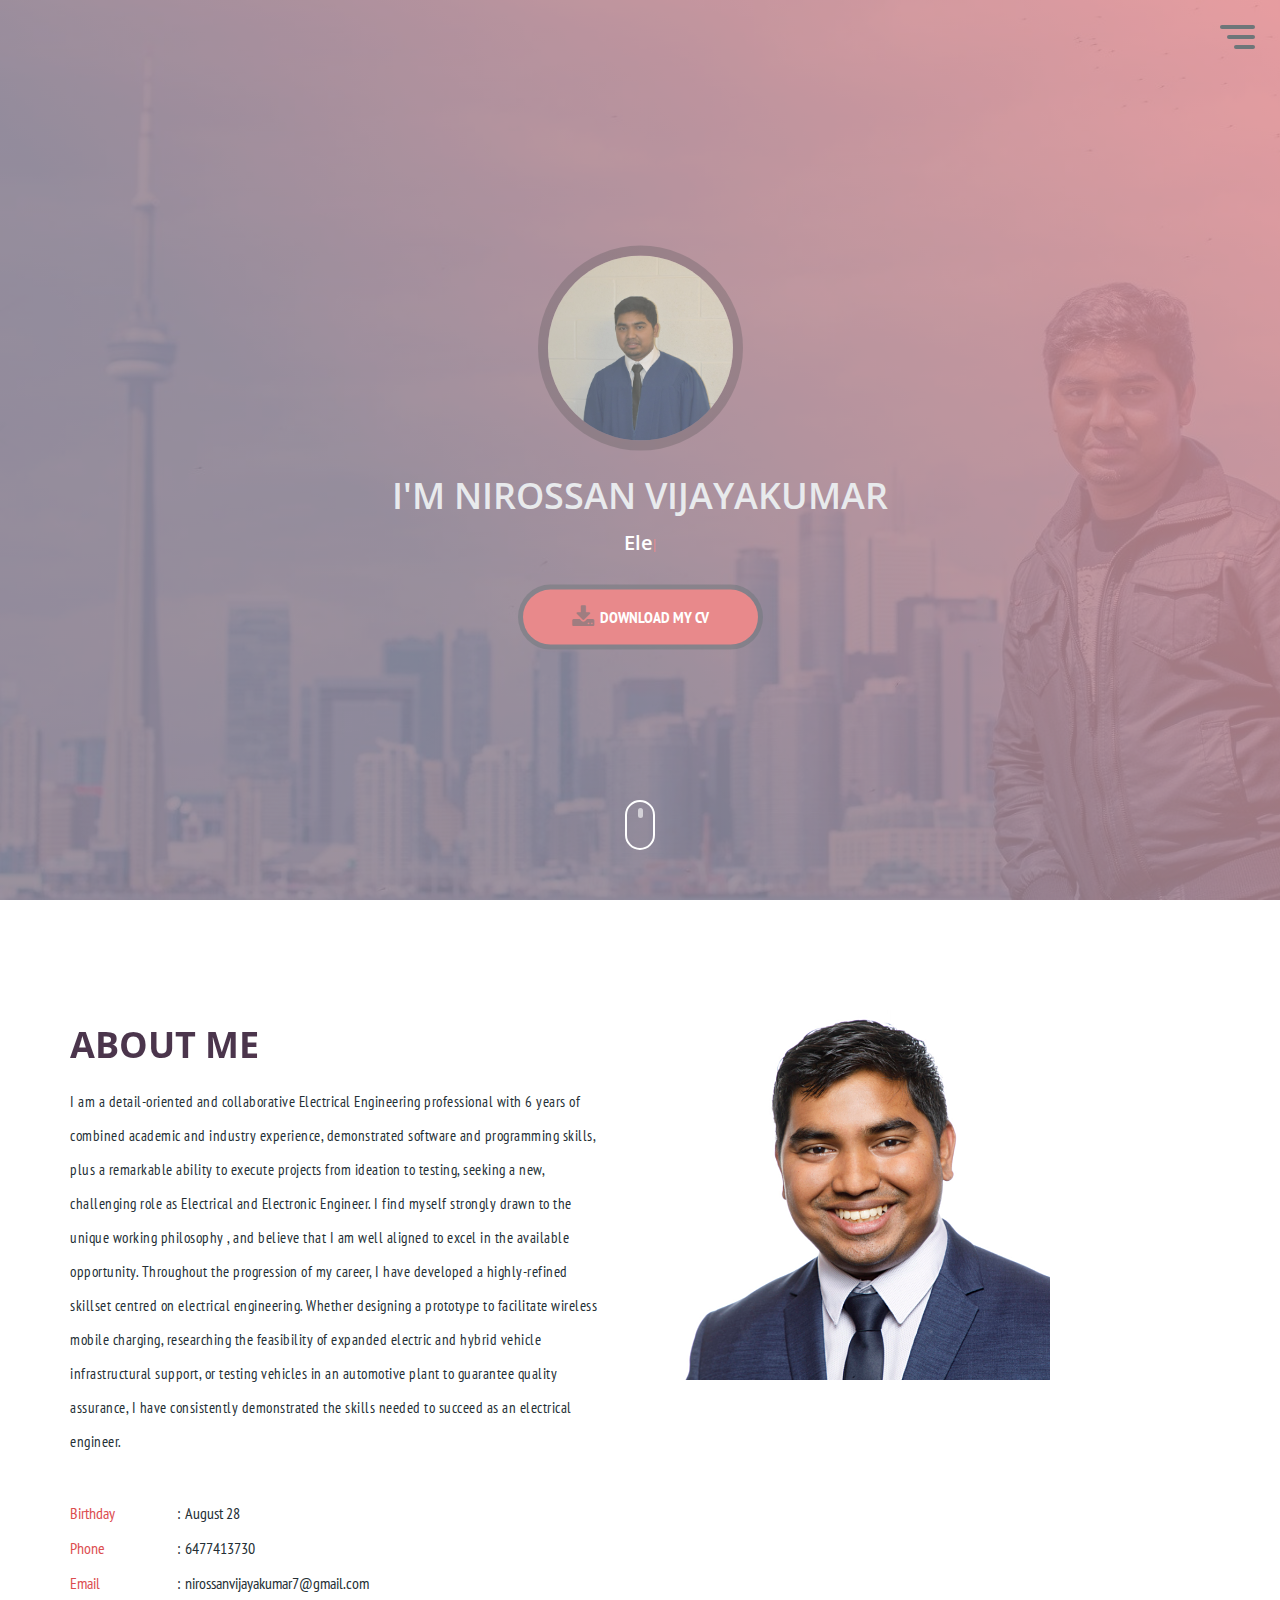
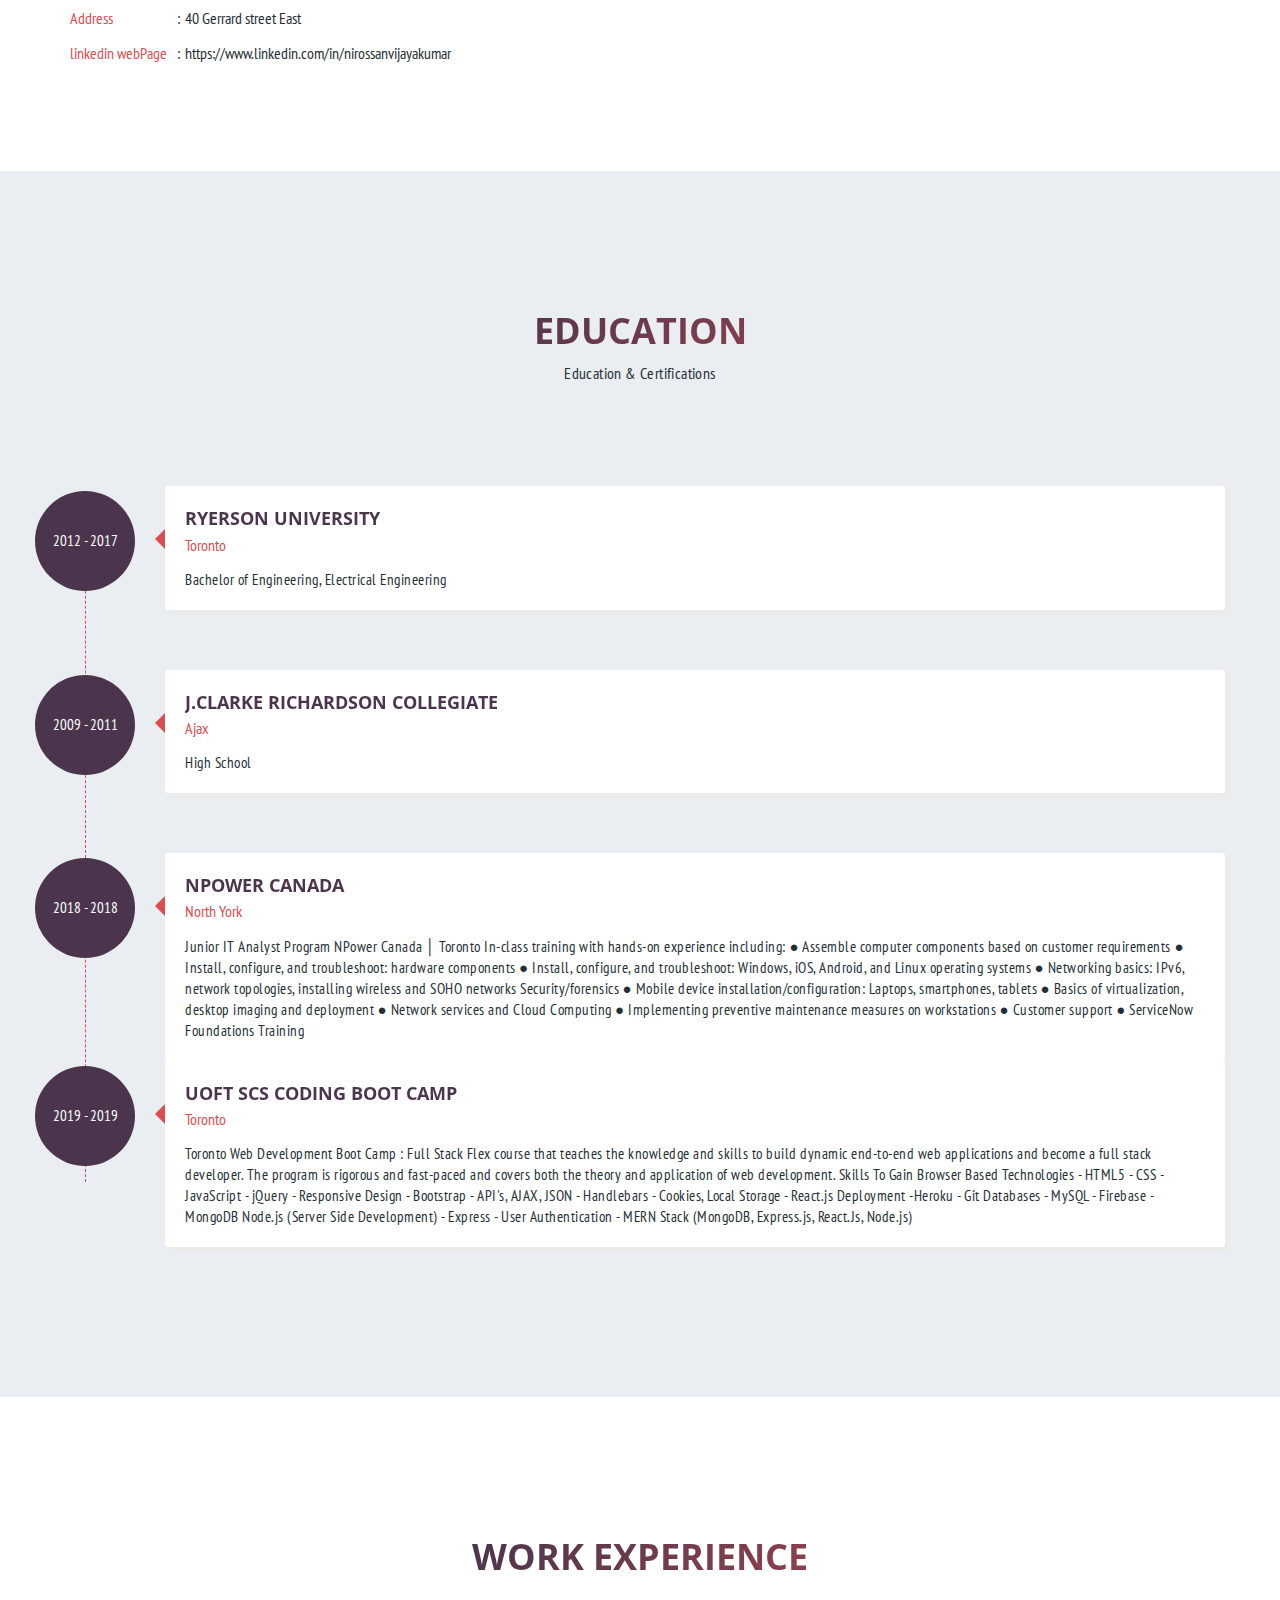
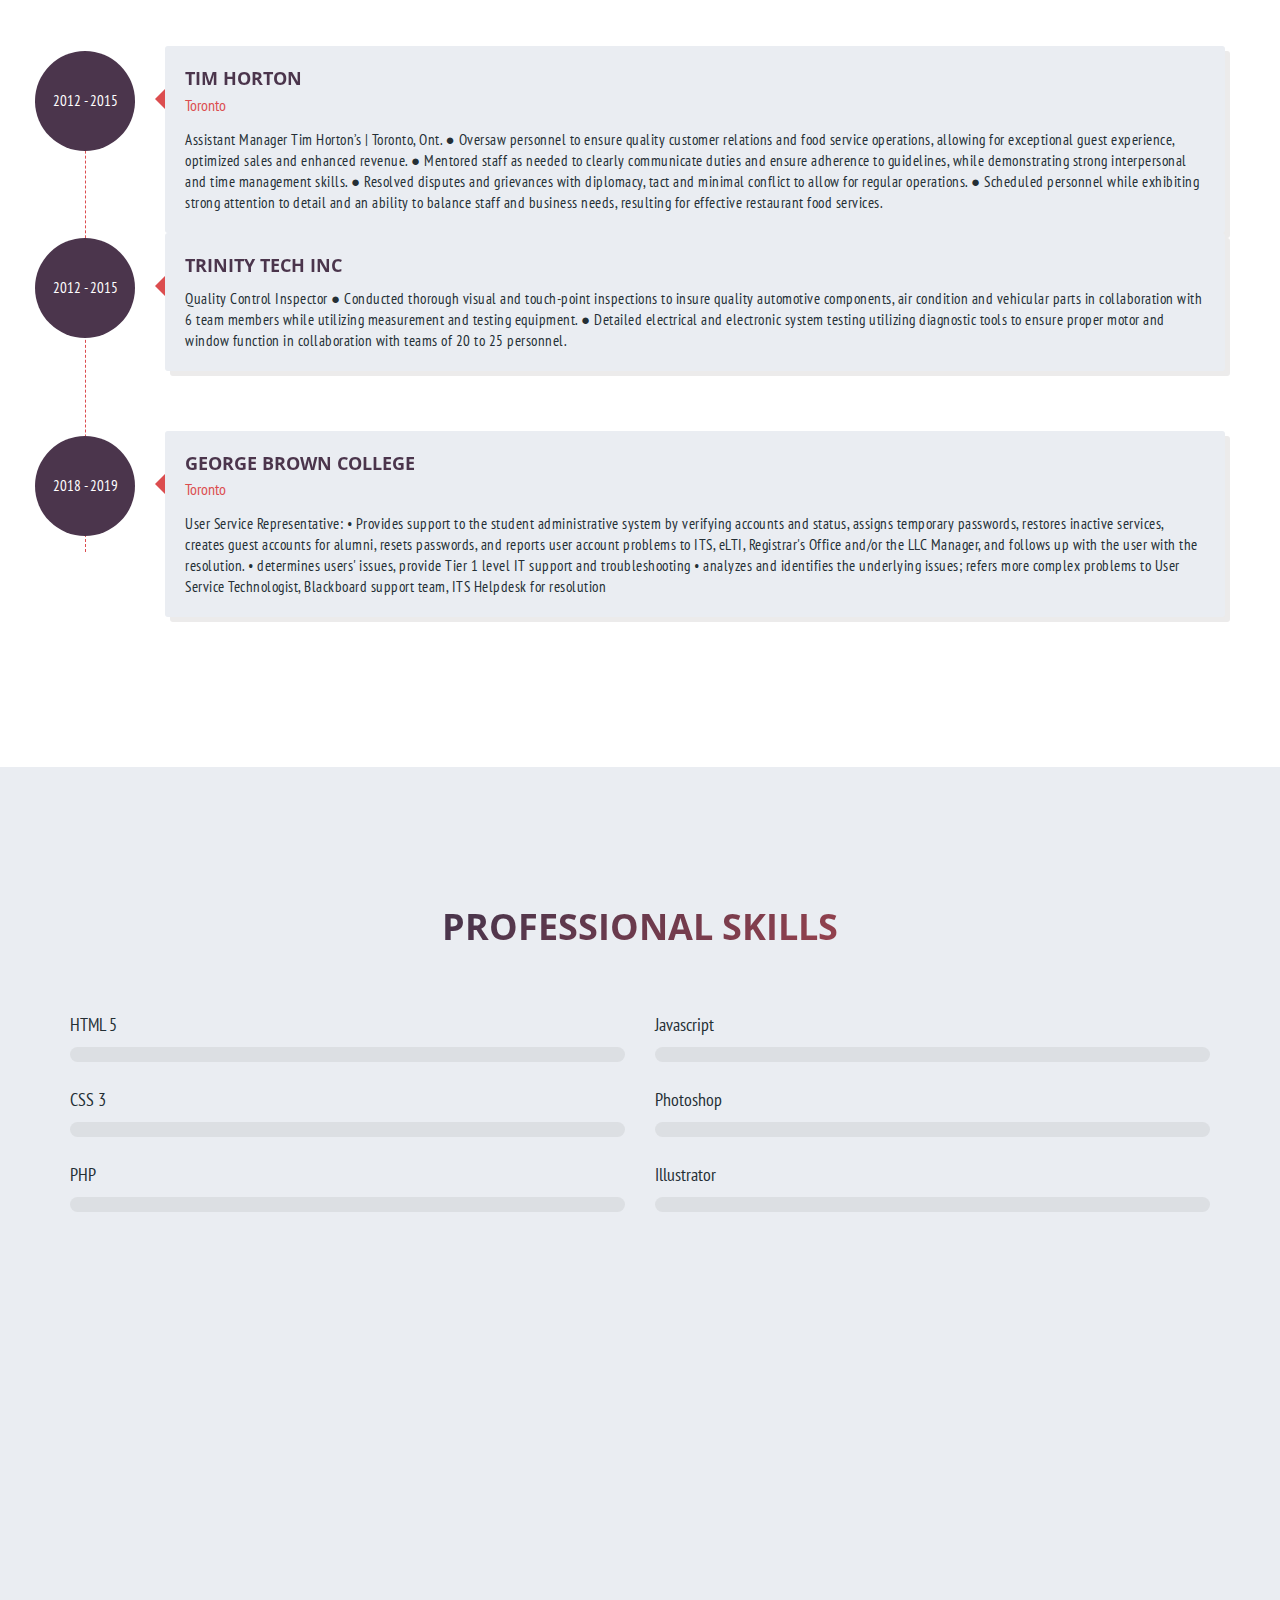
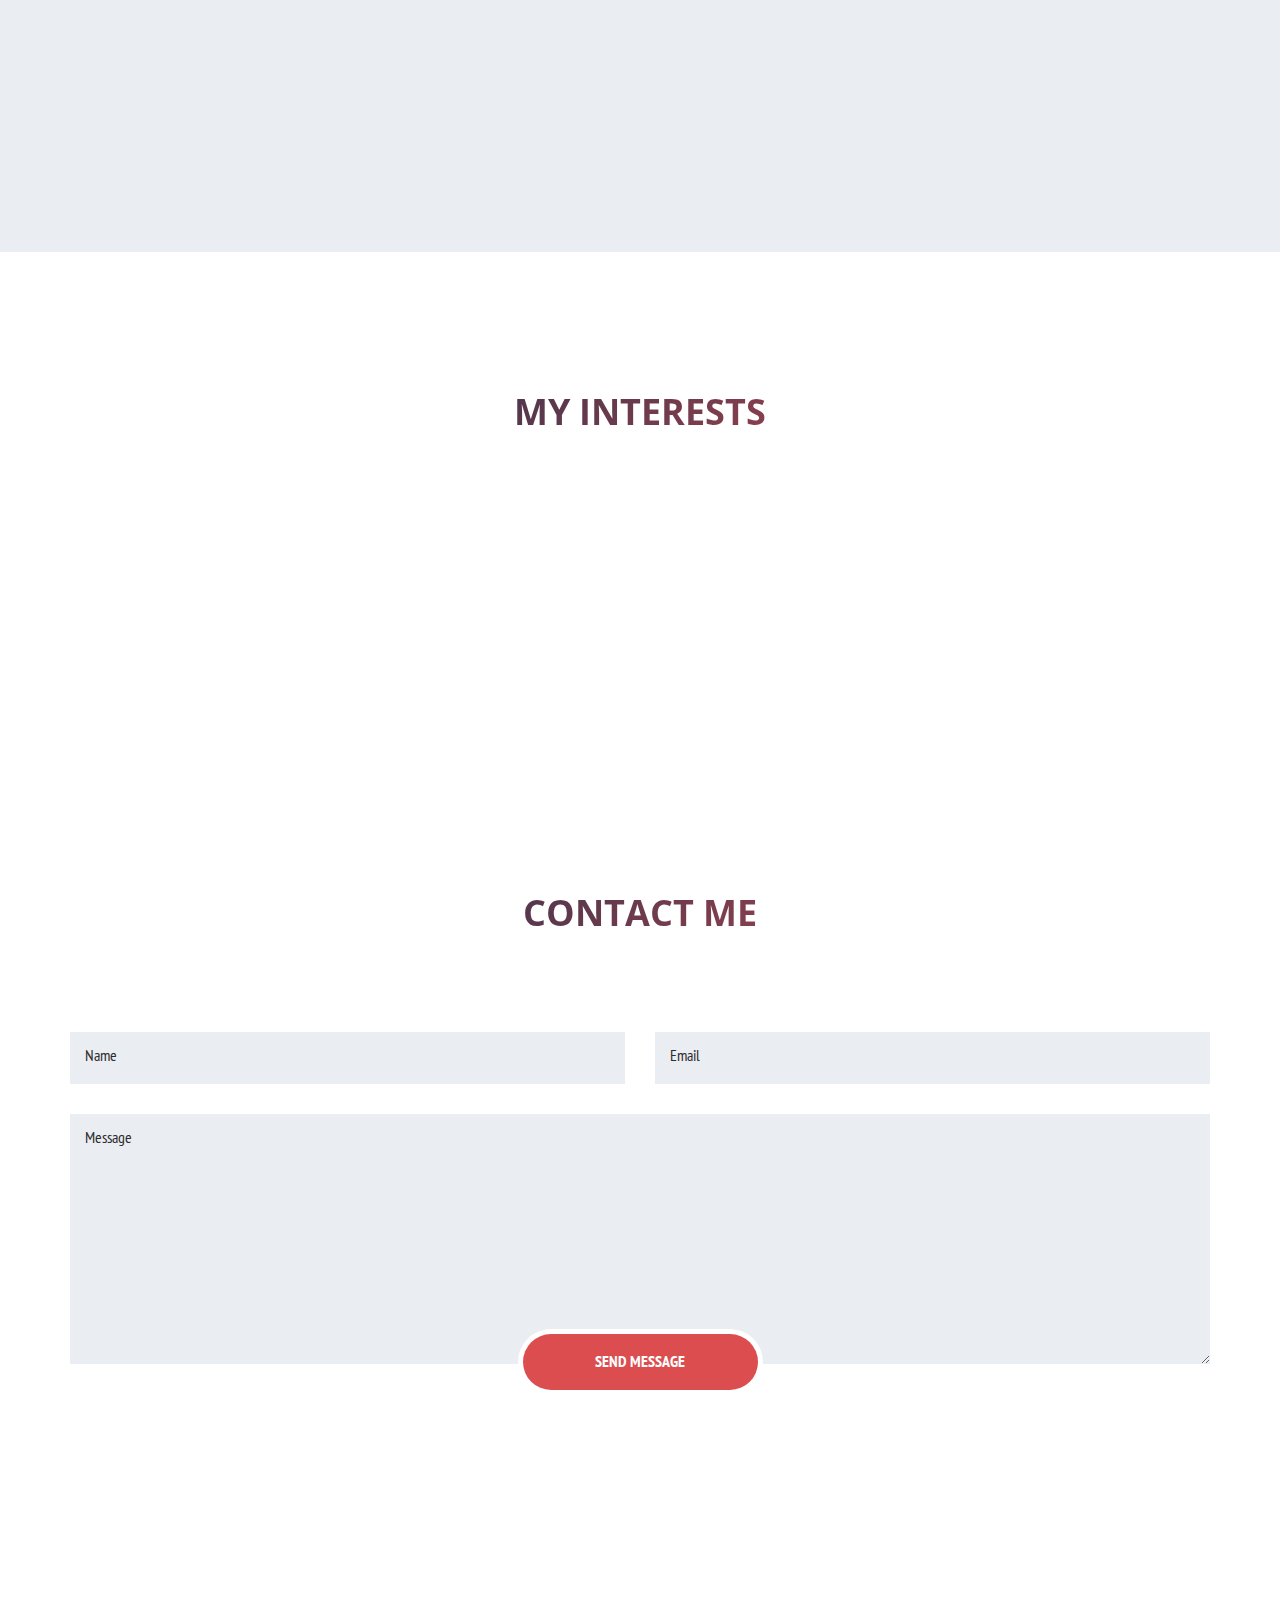
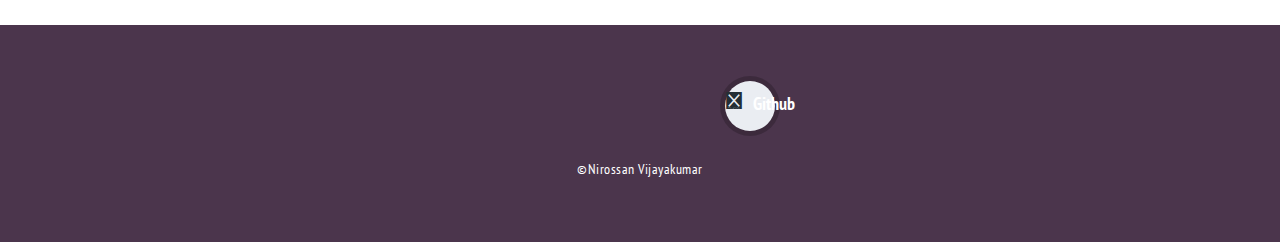
==== commit 56664621: "Update index.html" ====
--- a/index.html
+++ b/index.html
@@ -545,6 +545,8 @@
                                             <i class="fa fa-facebook"></i></a>
                                         </li>
                                         
+                                        
+                                        
                                         <li><a href="https://www.linkedin.com/in/nirossanvijayakumar/" class="icoLinkedin os-animation" data-os-animation="fadeInUp" data-os-animation-delay="0.5s" title="Linkedin">
                                             <i class="fa fa-linkedin"></i></a>
                                         </li>
@@ -552,6 +554,8 @@
                                         <li><a href="https://www.instagram.com/rossanvijay/?hl=en" class="icoInstagram os-animation" data-os-animation="fadeInUp" data-os-animation-delay="0.5s" title="Instagram">
                                             <i class="fa fa-instagram"></i></a>
                                         </li>
+                                        
+                                        <li><a href="https://github.com/Nirossan" class="icon fa-github"><span class="label">Github</span></a></li>
                                     </ul>
                                 </div>
                             </div>
@@ -575,4 +579,4 @@
         <script src="js/jquery.waypoints.min.js" type="text/javascript"></script>
         <script src="js/main.js" type="text/javascript"></script>
     </body>
-</html>+</html>
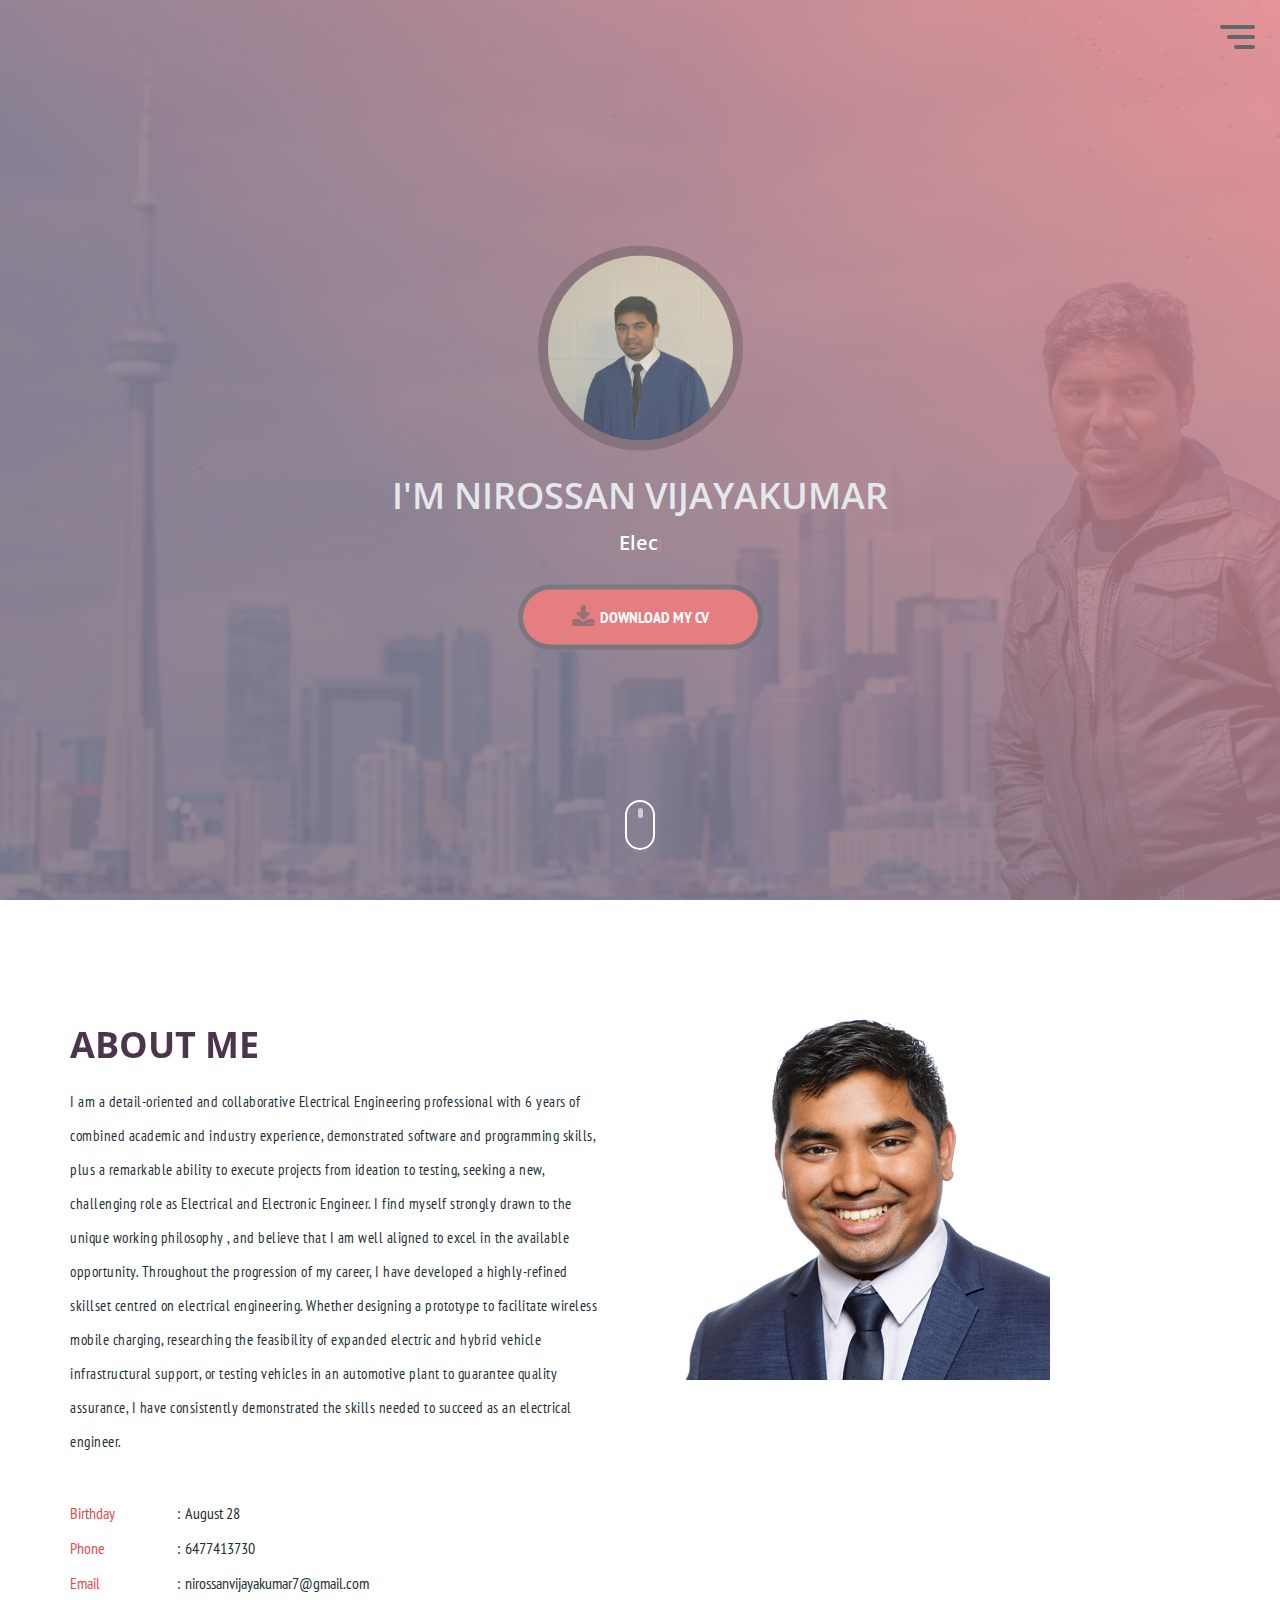
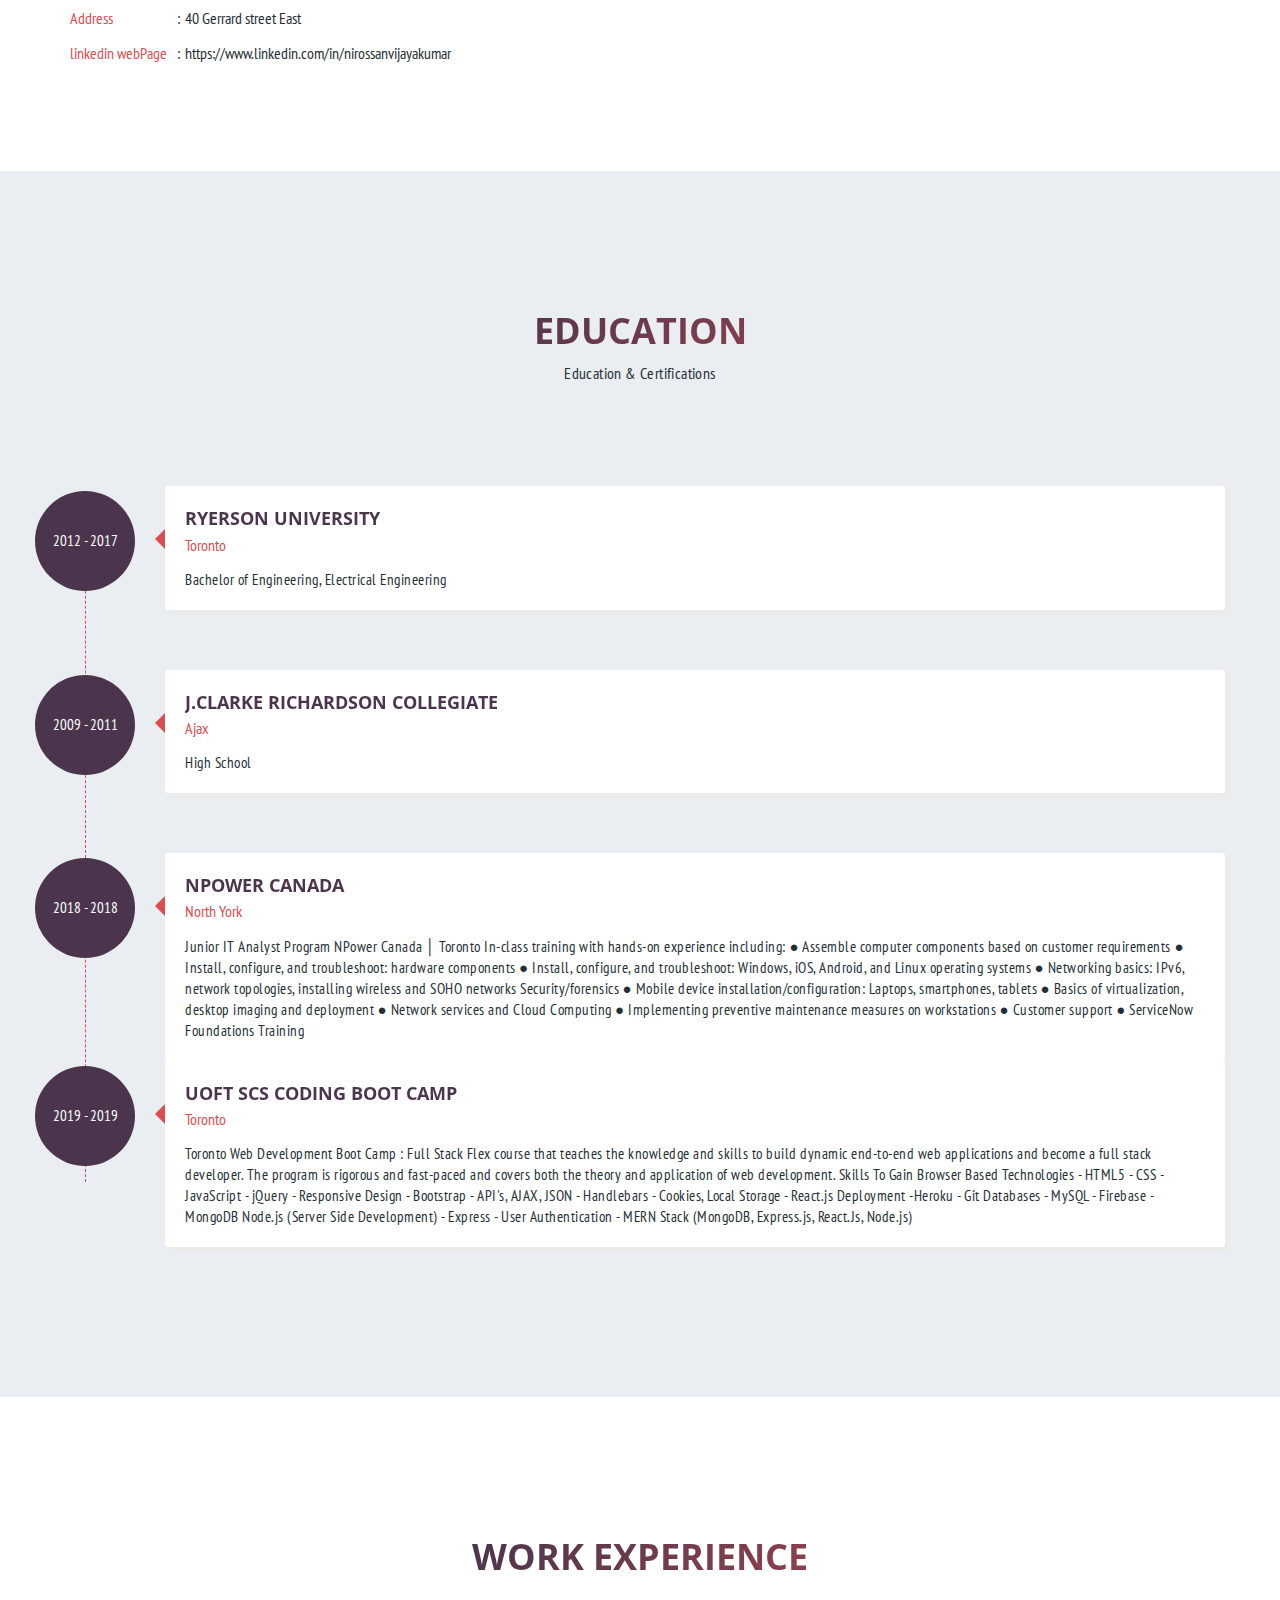
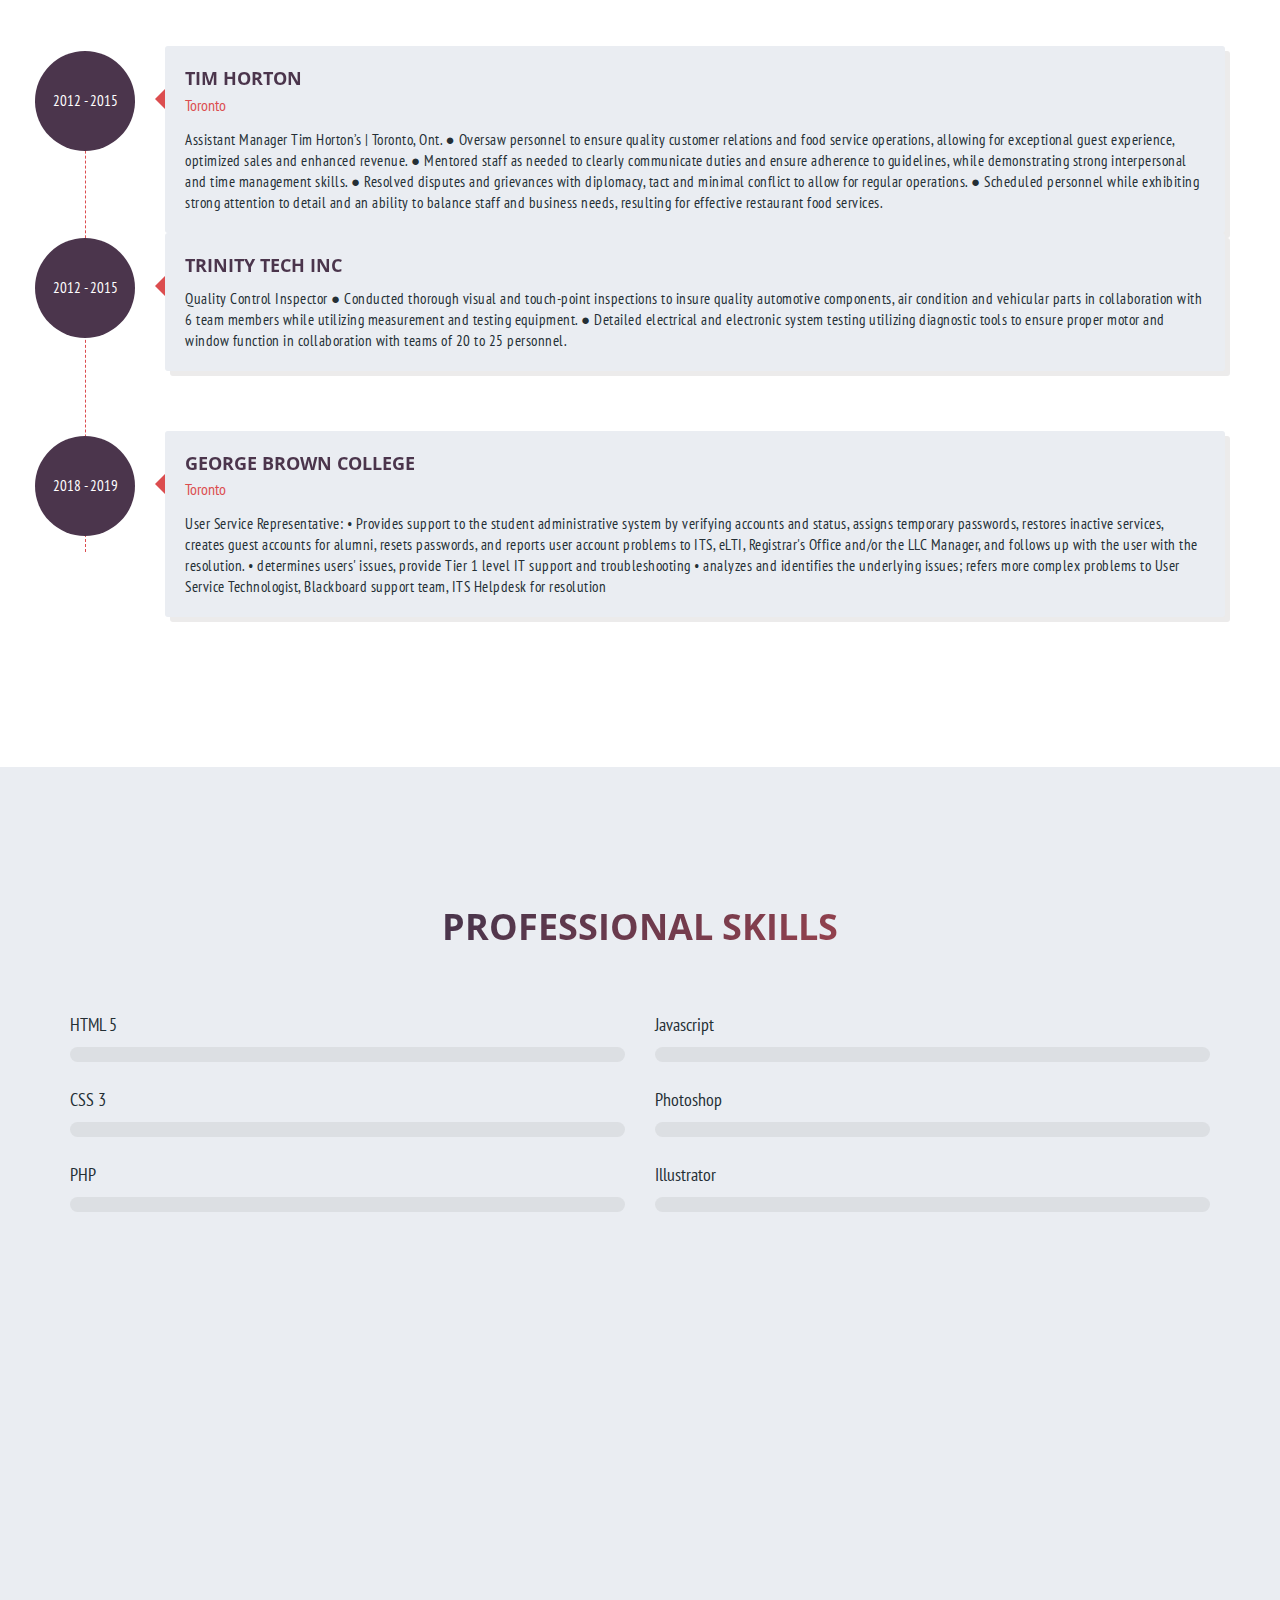
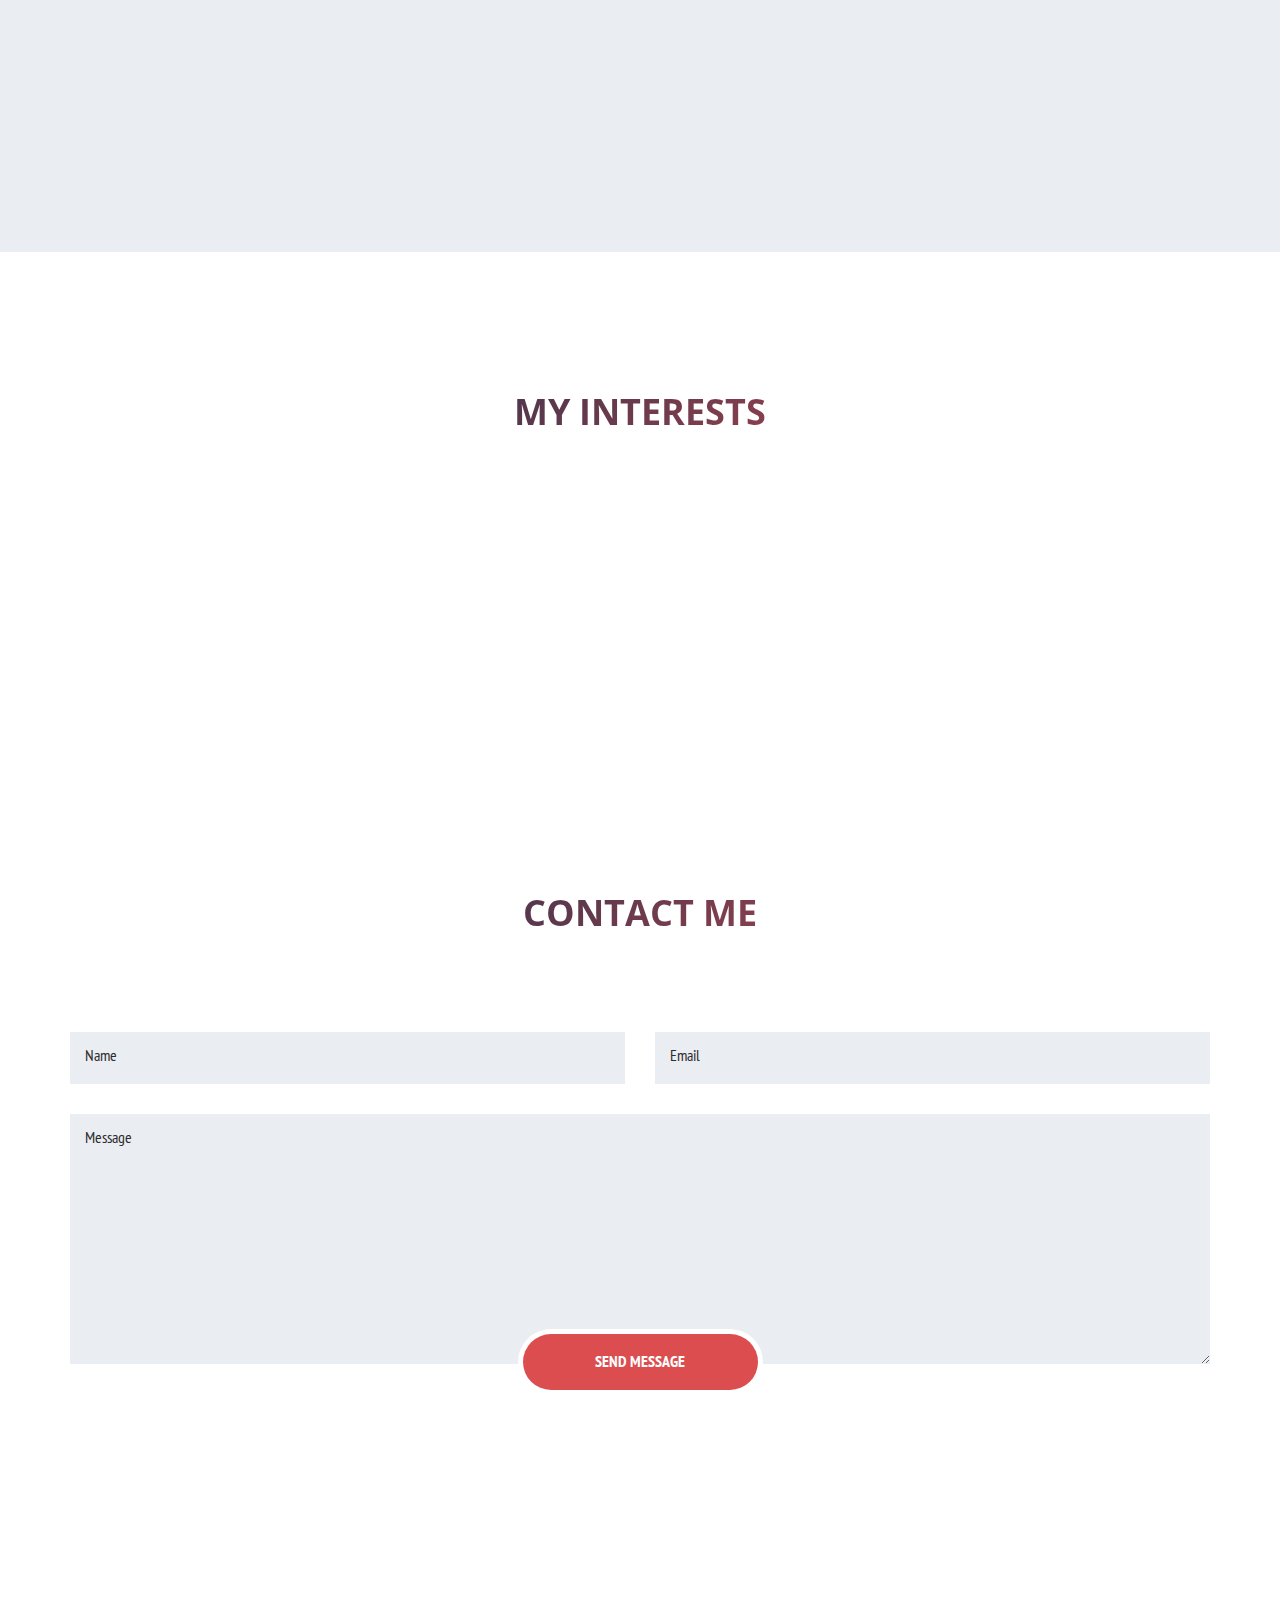
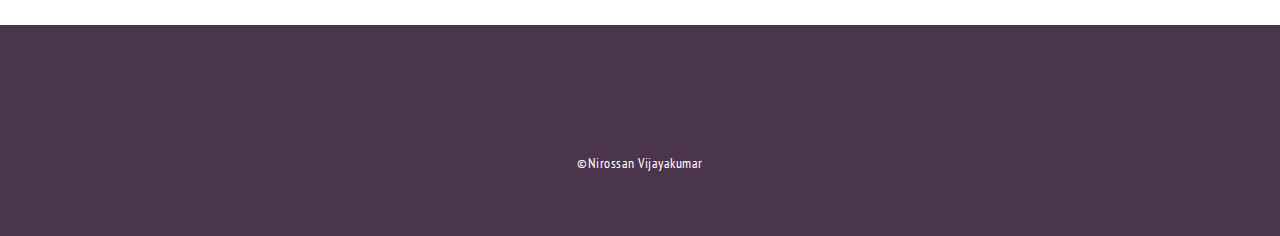
==== commit b7ff05ad: "Update index.html" ====
--- a/index.html
+++ b/index.html
@@ -555,7 +555,10 @@
                                             <i class="fa fa-instagram"></i></a>
                                         </li>
                                         
-                                        <li><a href="https://github.com/Nirossan" class="icon fa-github"><span class="label">Github</span></a></li>
+                                        <li><a href="https://github.com/Nirossan" class="icogithub os-animation" data-os-animation="fadeInUp" data-os-animation-delay="0.5s" title= "Github">
+                                        
+                                            <i class="fa fa-github"></i> </a>
+                                        </li>
                                     </ul>
                                 </div>
                             </div>
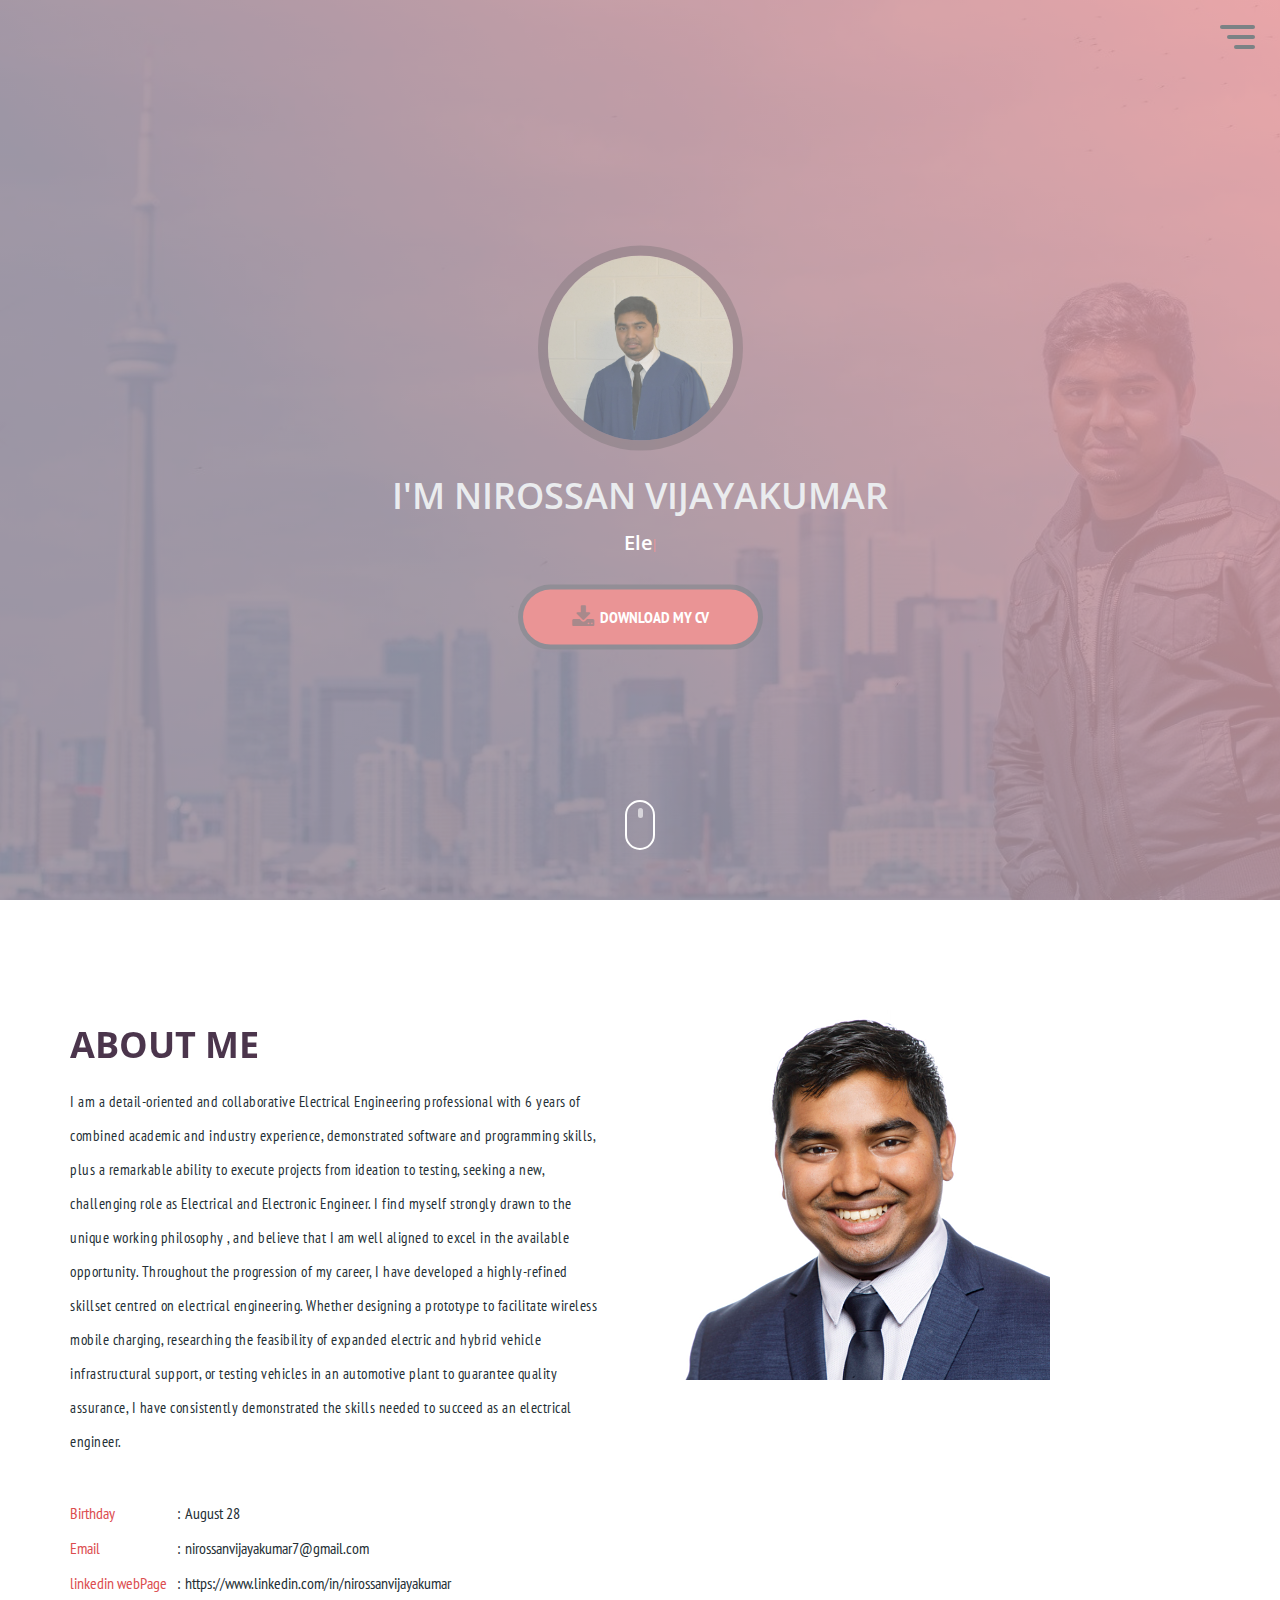
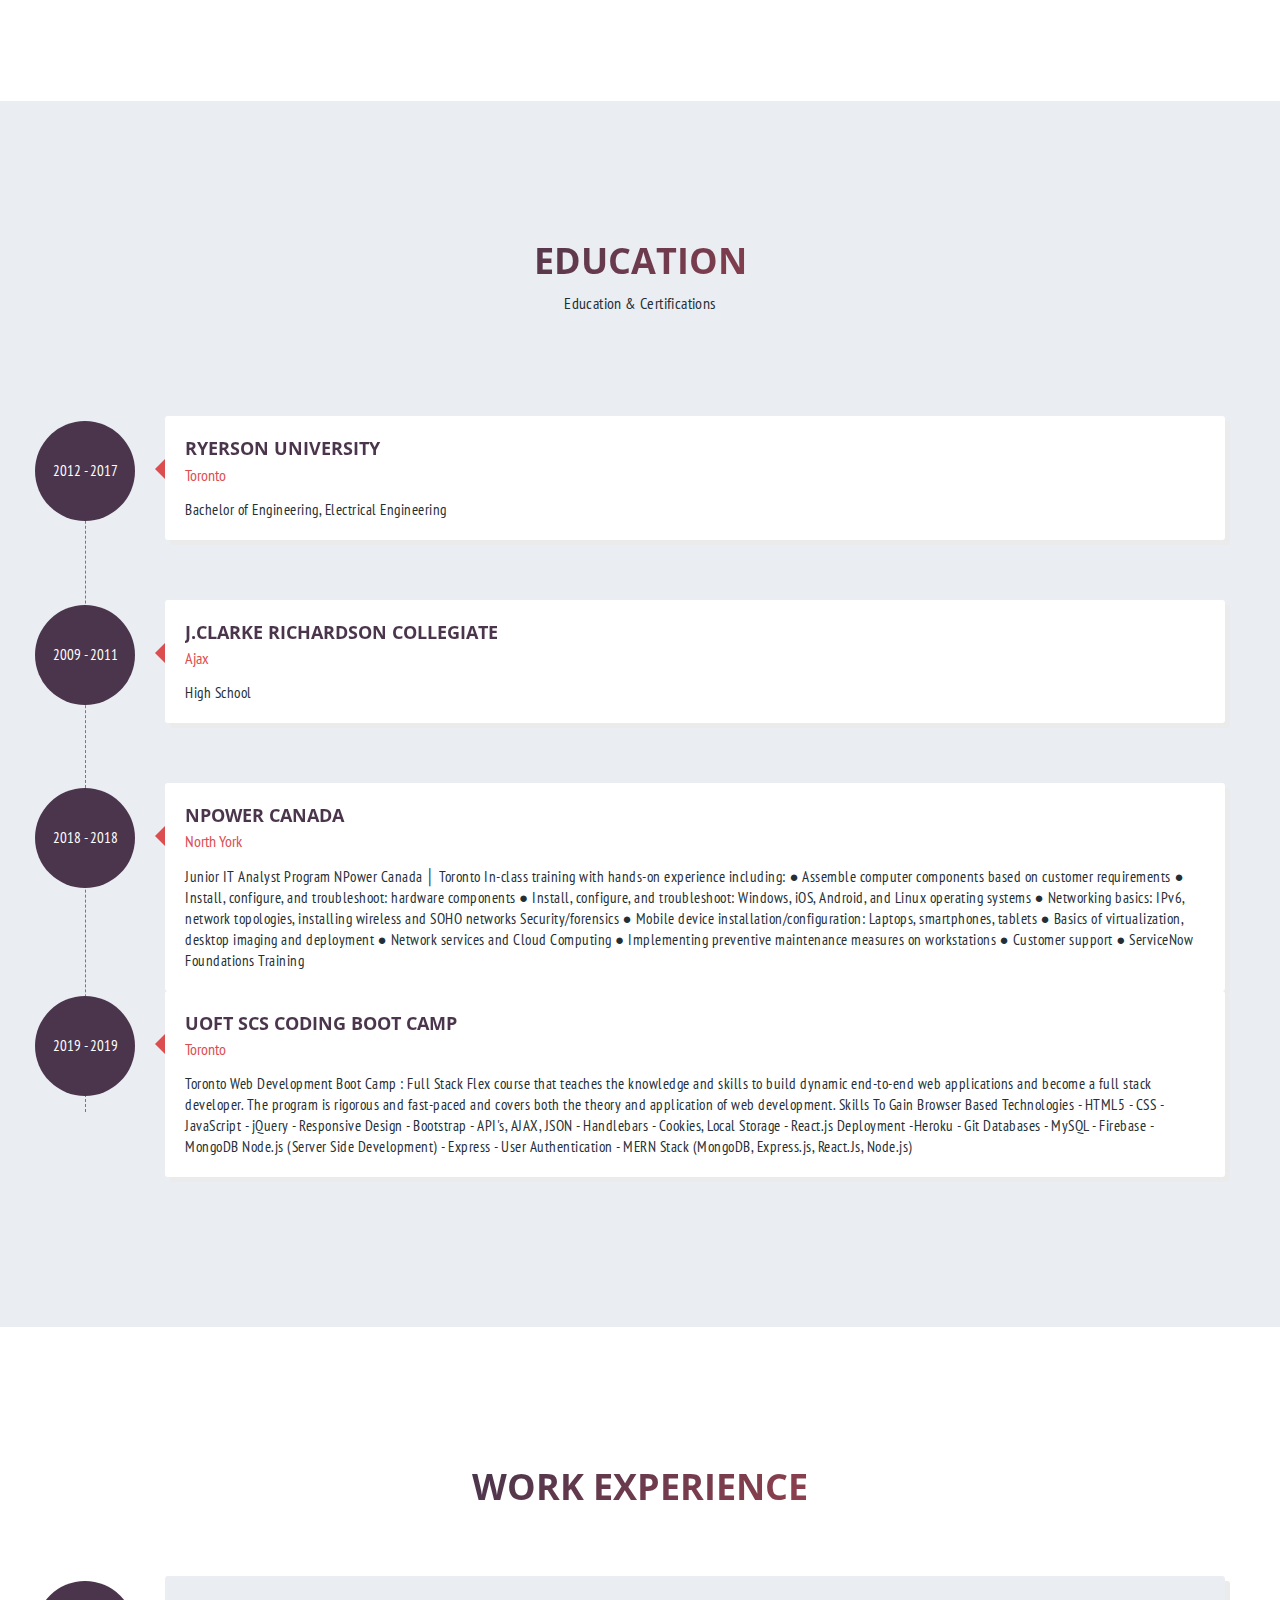
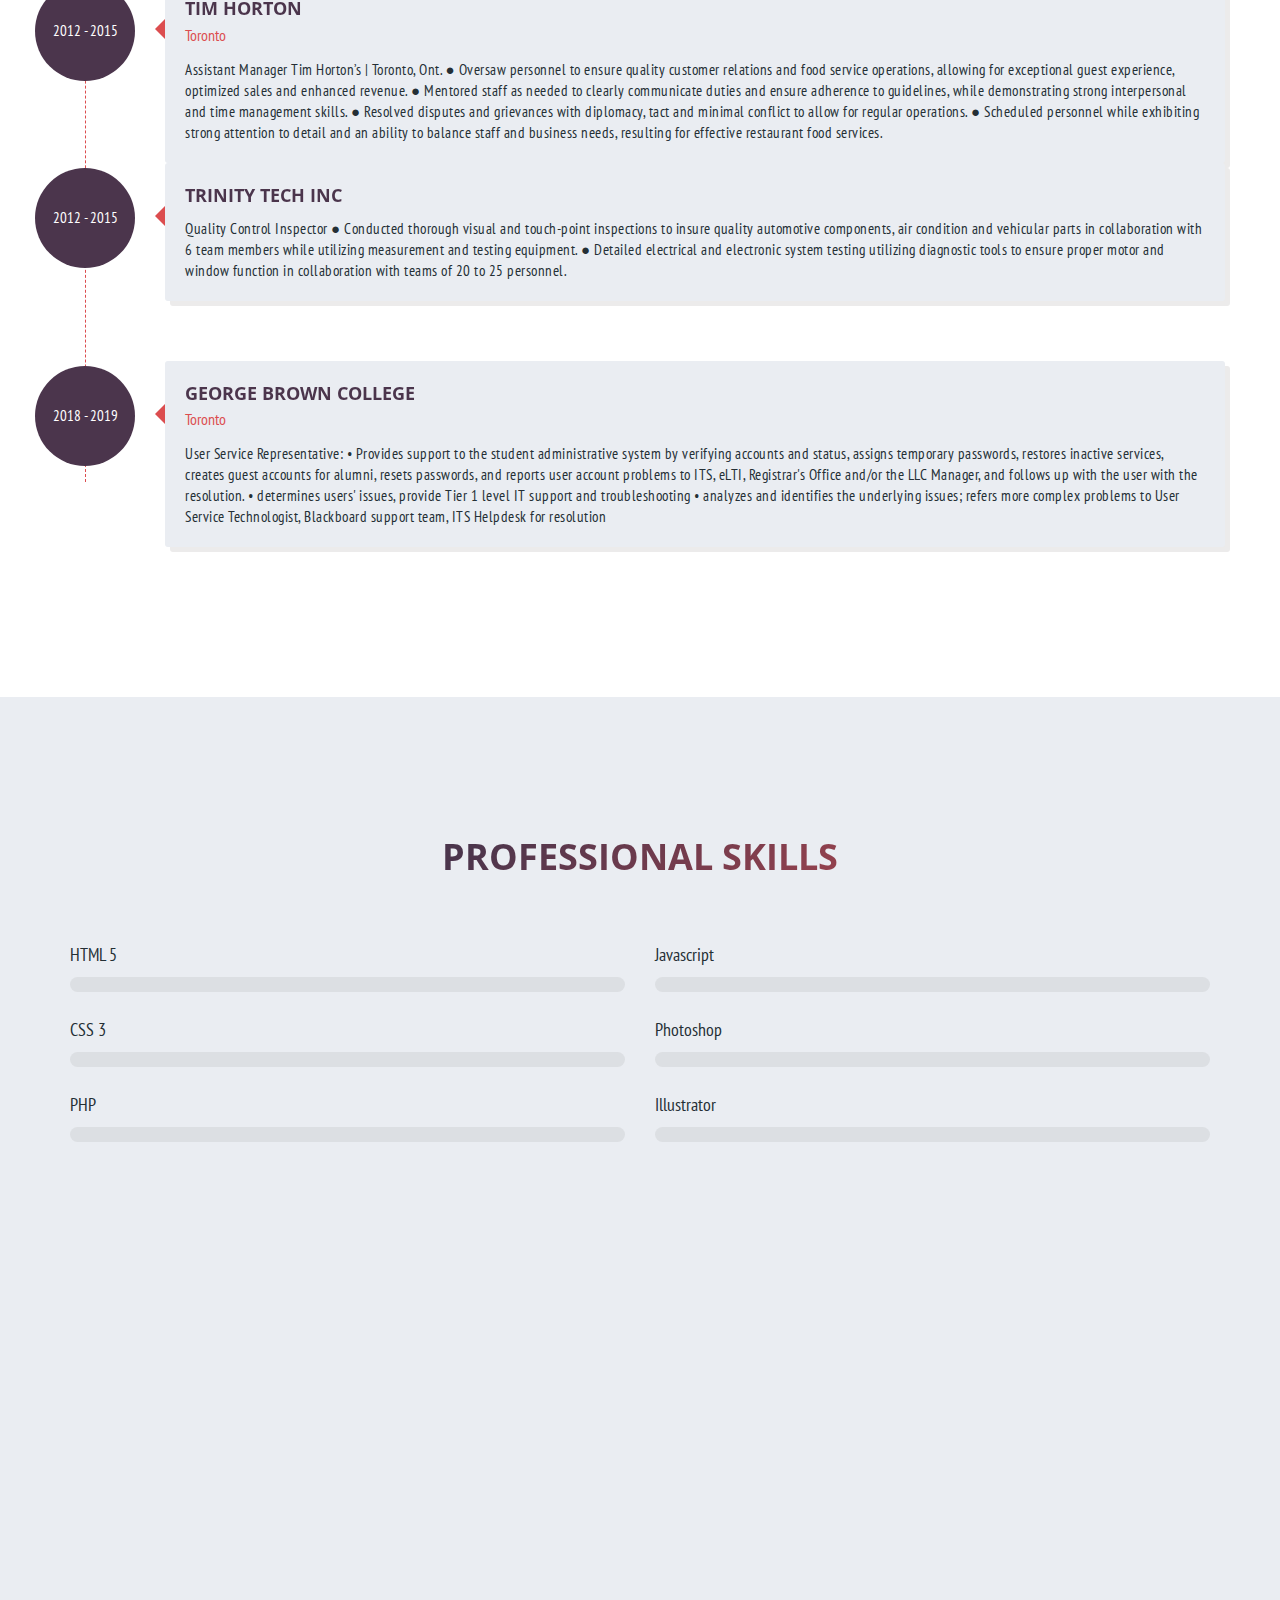
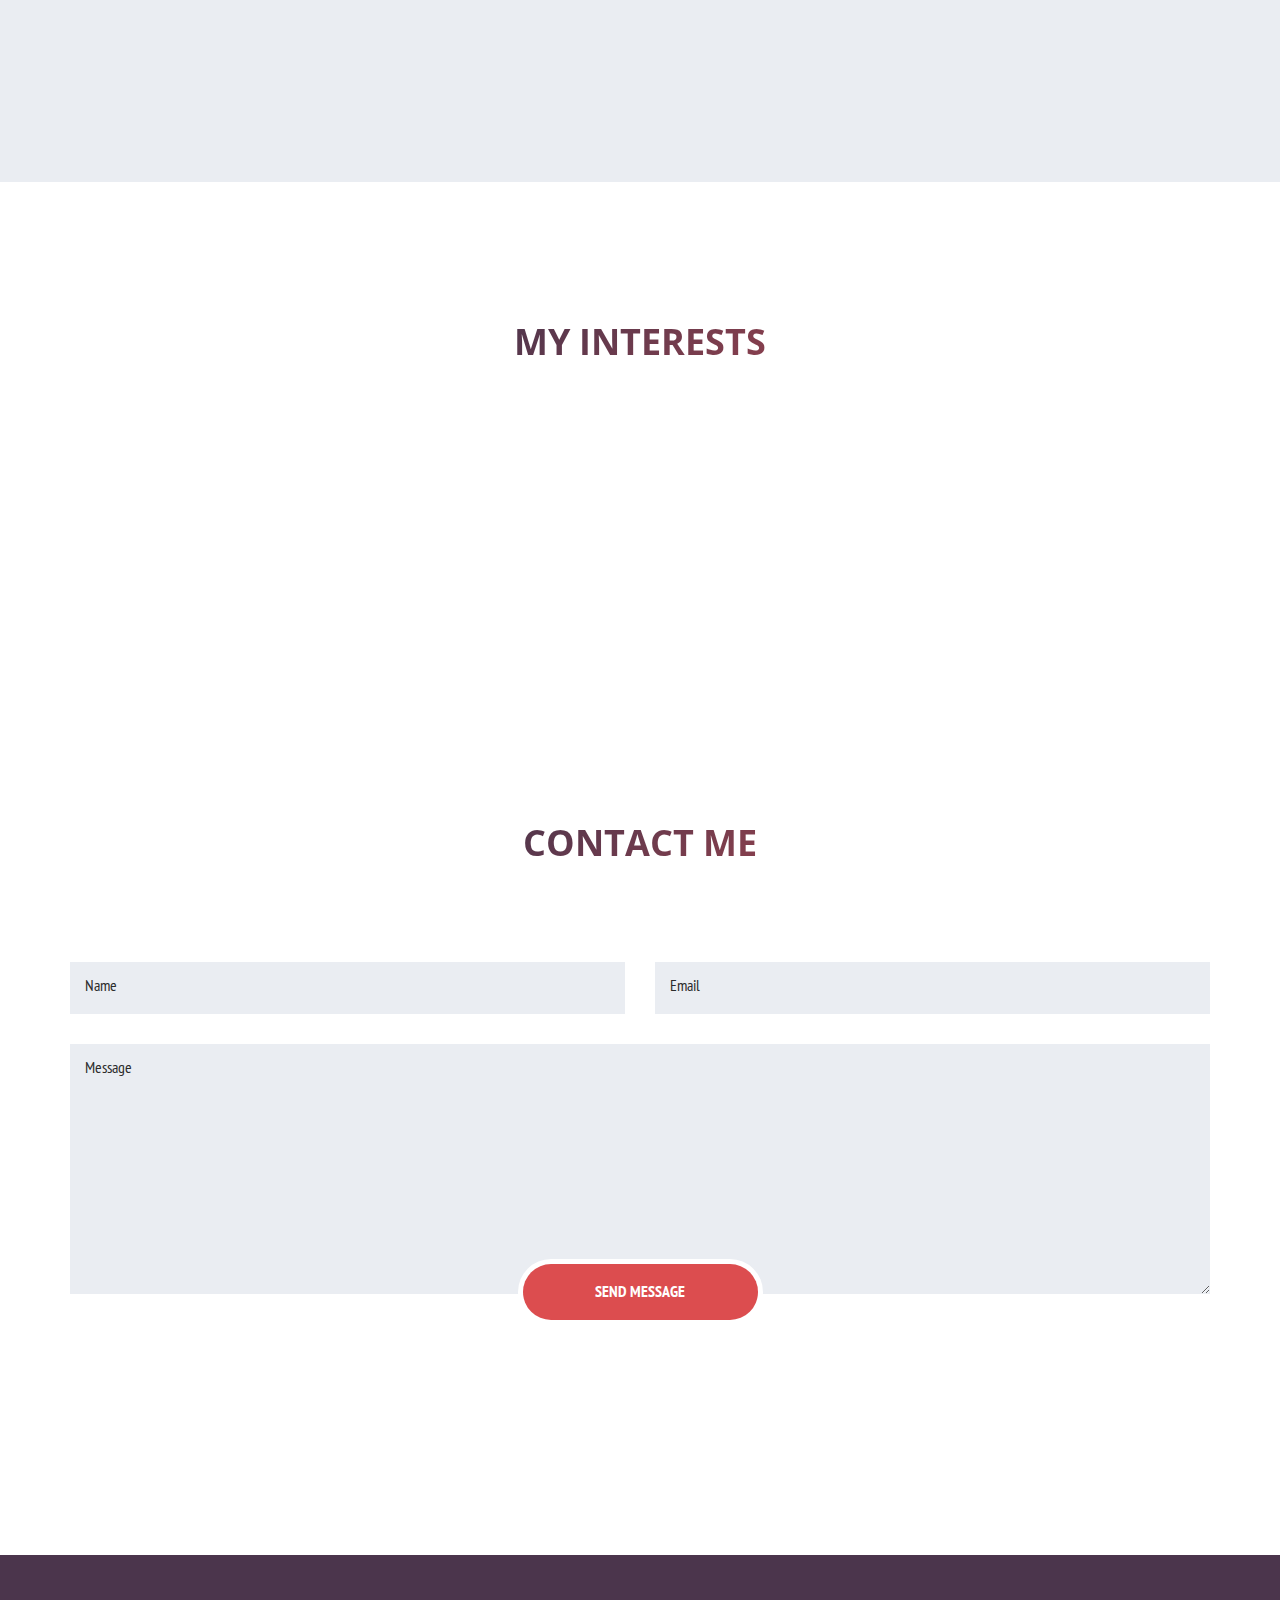
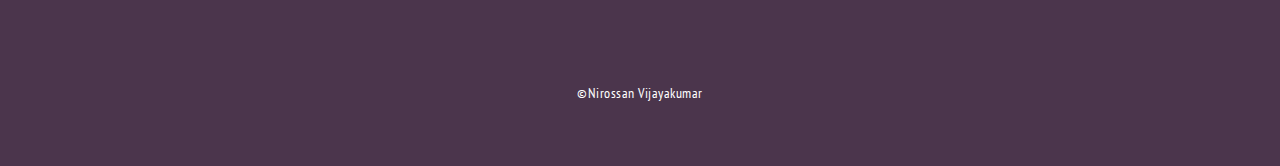
==== commit 392cd874: "Update index.html" ====
--- a/index.html
+++ b/index.html
@@ -112,21 +112,13 @@
                                                 <td class="break">:</td>
                                                 <td> August 28</td>
                                             </tr>
-                                            <tr>
-                                                <td class="title">Phone </td>
-                                                <td class="break">:</td>
-                                                <td> 6477413730</td>
-                                            </tr>
+                                            
                                             <tr>
                                                 <td class="title">Email </td>
                                                 <td class="break">:</td>
                                                 <td> nirossanvijayakumar7@gmail.com</td>
                                             </tr>
-                                            <tr>
-                                                <td class="title">Address </td>
-                                                <td class="break">:</td>
-                                                <td> 40 Gerrard street East</td>
-                                            </tr>
+                                           
                                             <tr>
                                                 <td class="title">linkedin webPage </td>
                                                 <td class="break">:</td>
